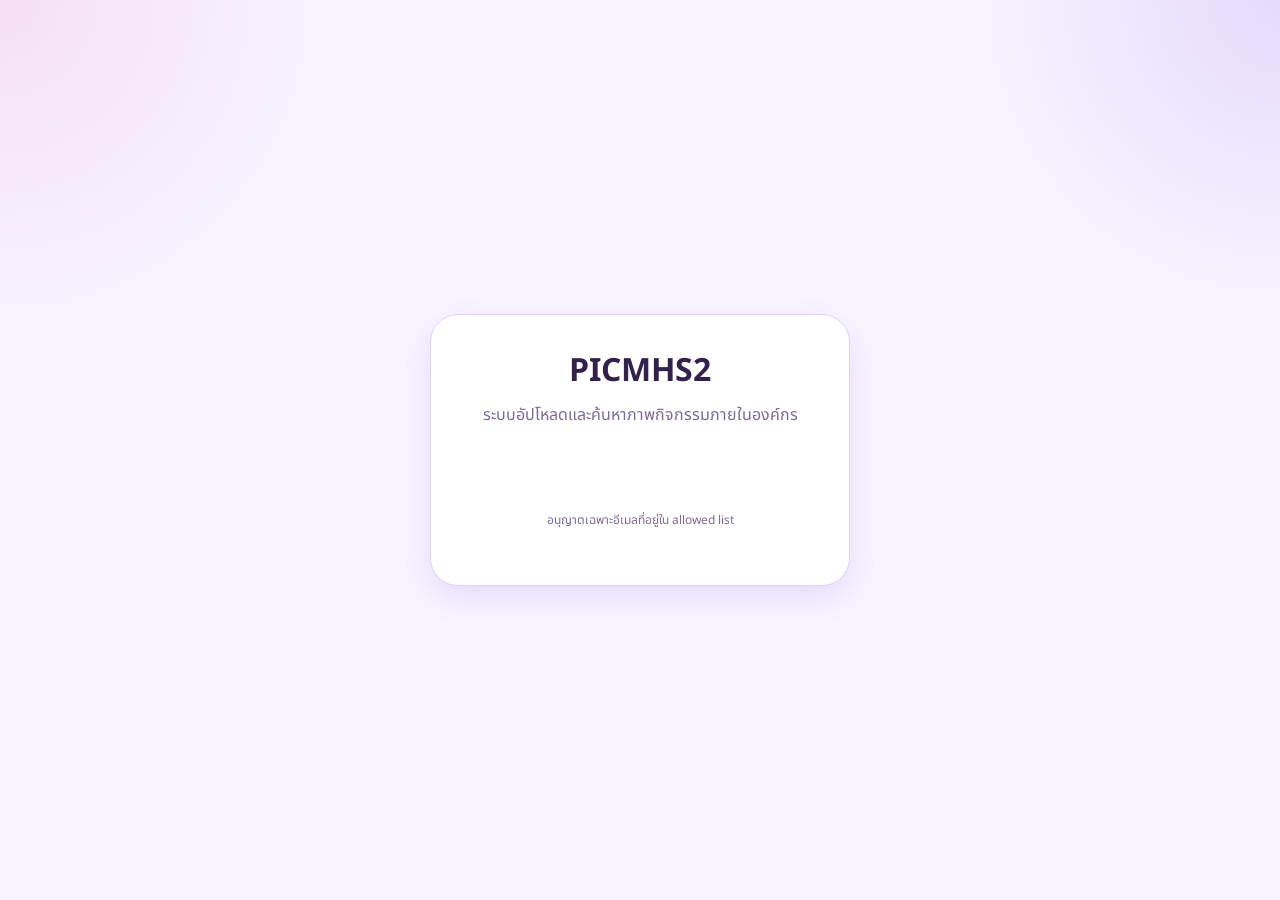
==== index.html @ 2fc325fb "Update index.html" ====
<!DOCTYPE html>
<html lang="th">
<head>
<meta charset="UTF-8">
<meta name="viewport" content="width=device-width, initial-scale=1.0">
<title>PICMHS2</title>
<link rel="preconnect" href="https://fonts.googleapis.com">
<link rel="preconnect" href="https://fonts.gstatic.com" crossorigin>
<link href="https://fonts.googleapis.com/css2?family=Noto+Sans+Thai:wght@400;500;600;700&display=swap" rel="stylesheet">
<style>
:root {
  --bg: #f7f4ff;
  --surface: #ffffff;
  --surface-2: #f3edff;
  --border: #dfd0ff;
  --text: #33214d;
  --muted: #7c6b95;
  --accent: #7c3aed;
  --accent-2: #ec4899;
  --success: #15803d;
  --danger: #be123c;
  --shadow: 0 12px 30px rgba(124, 58, 237, 0.12);
  --radius: 18px;
  --radius-sm: 12px;
}

* { box-sizing: border-box; }
body {
  margin: 0;
  font-family: "Noto Sans Thai", sans-serif;
  background:
    radial-gradient(circle at top left, rgba(236, 72, 153, 0.12), transparent 22%),
    radial-gradient(circle at top right, rgba(124, 58, 237, 0.14), transparent 20%),
    var(--bg);
  color: var(--text);
}

button, input, select {
  font: inherit;
}

.hidden { display: none !important; }

.shell {
  min-height: 100vh;
}

.login-screen {
  min-height: 100vh;
  display: grid;
  place-items: center;
  padding: 24px;
}

.login-card {
  width: min(420px, 100%);
  background: var(--surface);
  border: 1px solid var(--border);
  border-radius: 28px;
  box-shadow: var(--shadow);
  padding: 32px;
  text-align: center;
}

.login-card h1 {
  margin: 0 0 8px;
  font-size: 32px;
}

.login-card p {
  margin: 0 0 24px;
  color: var(--muted);
}

.google-signin-button {
  display: flex;
  justify-content: center;
  min-height: 44px;
}

.topbar {
  position: sticky;
  top: 0;
  z-index: 20;
  display: flex;
  justify-content: space-between;
  align-items: center;
  gap: 16px;
  padding: 16px 24px;
  background: rgba(247, 244, 255, 0.86);
  backdrop-filter: blur(12px);
  border-bottom: 1px solid rgba(223, 208, 255, 0.8);
}

.brand {
  font-weight: 700;
  font-size: 22px;
}

.brand small {
  display: block;
  font-size: 12px;
  font-weight: 500;
  color: var(--muted);
}

.userbox {
  display: flex;
  align-items: center;
  gap: 12px;
}

.username {
  font-size: 14px;
  color: var(--muted);
}

.container {
  max-width: 1080px;
  margin: 0 auto;
  padding: 24px;
}

.hero {
  display: grid;
  gap: 12px;
  margin-bottom: 24px;
}

.hero h2 {
  margin: 0;
  font-size: 28px;
}

.hero p {
  margin: 0;
  color: var(--muted);
}

.tabs {
  display: flex;
  gap: 8px;
  margin-bottom: 20px;
  flex-wrap: wrap;
}

.tab-btn, .btn {
  border: 1px solid var(--border);
  border-radius: 999px;
  padding: 10px 16px;
  background: var(--surface);
  color: var(--text);
  cursor: pointer;
  transition: 0.18s ease;
}

.tab-btn.active, .btn-primary {
  background: linear-gradient(135deg, var(--accent), var(--accent-2));
  color: #fff;
  border-color: transparent;
}

.btn:hover, .tab-btn:hover {
  transform: translateY(-1px);
}

.btn-secondary {
  background: var(--surface);
}

.grid {
  display: grid;
  grid-template-columns: 1.1fr 0.9fr;
  gap: 20px;
}

.panel {
  background: var(--surface);
  border: 1px solid var(--border);
  border-radius: var(--radius);
  box-shadow: var(--shadow);
  padding: 20px;
}

.panel h3 {
  margin: 0 0 16px;
  font-size: 20px;
}

.stack {
  display: grid;
  gap: 14px;
}

.field {
  display: grid;
  gap: 6px;
}

.field label {
  font-size: 13px;
  font-weight: 700;
}

.field input, .field select {
  width: 100%;
  border: 1px solid var(--border);
  border-radius: var(--radius-sm);
  background: var(--surface-2);
  color: var(--text);
  padding: 11px 12px;
}

.date-grid,
.search-grid {
  display: grid;
  grid-template-columns: repeat(3, 1fr);
  gap: 10px;
}

.search-grid.four {
  grid-template-columns: repeat(4, 1fr);
}

.activity-row {
  display: grid;
  grid-template-columns: 220px 1fr;
  gap: 10px;
}

.dropzone {
  border: 2px dashed #b798ff;
  border-radius: var(--radius);
  background: linear-gradient(180deg, #faf7ff, #f3edff);
  padding: 22px;
  text-align: center;
  position: relative;
}

.dropzone input {
  position: absolute;
  inset: 0;
  opacity: 0;
  cursor: pointer;
}

.dropzone strong {
  display: block;
  margin-bottom: 6px;
}

.file-list {
  display: grid;
  gap: 8px;
}

.file-item {
  display: grid;
  grid-template-columns: 1fr auto auto;
  gap: 10px;
  align-items: center;
  padding: 10px 12px;
  border-radius: 12px;
  background: var(--surface-2);
  border: 1px solid var(--border);
}

.hint, .micro {
  color: var(--muted);
}

.hint {
  font-size: 13px;
}

.micro {
  font-size: 12px;
}

.row {
  display: flex;
  gap: 10px;
  align-items: center;
  flex-wrap: wrap;
}

.status {
  border-radius: 14px;
  padding: 12px 14px;
  font-size: 14px;
  display: none;
}

.status.show { display: block; }
.status.info { background: #f3edff; border: 1px solid var(--border); }
.status.success { background: #f0fdf4; border: 1px solid #bbf7d0; color: var(--success); }
.status.error { background: #fff1f2; border: 1px solid #fecdd3; color: var(--danger); }

.search-results {
  display: grid;
  gap: 12px;
}

.result-card {
  border: 1px solid var(--border);
  border-radius: 18px;
  background: var(--surface);
  padding: 16px;
  display: grid;
  gap: 10px;
}

.result-head {
  display: flex;
  justify-content: space-between;
  gap: 16px;
  align-items: start;
}

.result-title {
  margin: 0;
  font-size: 18px;
}

.pill-row {
  display: flex;
  gap: 8px;
  flex-wrap: wrap;
}

.pill {
  background: var(--surface-2);
  border: 1px solid var(--border);
  border-radius: 999px;
  padding: 4px 10px;
  font-size: 12px;
  color: var(--muted);
}

.result-actions {
  display: flex;
  gap: 10px;
  flex-wrap: wrap;
}

.overlay {
  position: fixed;
  inset: 0;
  display: none;
  align-items: center;
  justify-content: center;
  background: rgba(37, 20, 60, 0.45);
  padding: 24px;
}

.overlay.show { display: flex; }

.overlay-card {
  width: min(420px, 100%);
  background: var(--surface);
  border-radius: 24px;
  padding: 24px;
  border: 1px solid var(--border);
  text-align: center;
}

.progress {
  height: 10px;
  border-radius: 999px;
  background: #eee7ff;
  overflow: hidden;
  margin-top: 12px;
}

.progress-fill {
  height: 100%;
  width: 0%;
  background: linear-gradient(135deg, var(--accent), var(--accent-2));
  transition: width 0.2s ease;
}

@media (max-width: 900px) {
  .grid {
    grid-template-columns: 1fr;
  }
}

@media (max-width: 720px) {
  .date-grid,
  .search-grid,
  .search-grid.four,
  .activity-row {
    grid-template-columns: 1fr;
  }

  .result-head {
    flex-direction: column;
  }
}
</style>
</head>
<body>
<div class="shell">
  <section class="login-screen" id="loginScreen">
    <div class="login-card">
      <h1>PICMHS2</h1>
      <p>ระบบอัปโหลดและค้นหาภาพกิจกรรมภายในองค์กร</p>
      <div class="google-signin-button" id="googleSignInButton"></div>
      <div id="loginStatus" class="status"></div>
      <p class="micro" style="margin-top:16px">อนุญาตเฉพาะอีเมลที่อยู่ใน allowed list</p>
    </div>
  </section>

  <section class="hidden" id="appShell">
    <header class="topbar">
      <div class="brand">
        PICMHS2
        <small>Google Drive + Sheets + Apps Script</small>
      </div>
      <div class="userbox">
        <div class="username" id="userText">-</div>
        <button class="btn btn-secondary" id="btnLogout">ออกจากระบบ</button>
      </div>
    </header>

    <main class="container">
      <div class="hero">
        <h2>อัปโหลดและค้นหากิจกรรม</h2>
        <p>รองรับสร้างกิจกรรมใหม่ ค้นหากิจกรรมเดิม และอัปโหลดเพิ่มเข้าโฟลเดอร์เดิม</p>
      </div>

      <div class="tabs">
        <button class="tab-btn active" data-tab="upload">อัปโหลดใหม่</button>
        <button class="tab-btn" data-tab="search">ค้นหา / อัปโหลดเพิ่ม</button>
      </div>

      <section id="tab-upload">
        <div class="grid">
          <div class="panel">
            <h3>สร้างกิจกรรมใหม่</h3>
            <div class="stack">
              <div id="uploadStatus" class="status info">พร้อมเริ่มต้น</div>

              <div class="field">
                <label for="category">หมวด</label>
                <select id="category"></select>
              </div>

              <div class="date-grid">
                <div class="field">
                  <label for="yearBE">ปี</label>
                  <select id="yearBE"></select>
                </div>
                <div class="field">
                  <label for="month">เดือน</label>
                  <select id="month"></select>
                </div>
                <div class="field">
                  <label for="day">วัน</label>
                  <select id="day">
                    <option value="">เลือกวัน</option>
                  </select>
                </div>
              </div>

              <div class="activity-row">
                <div class="field">
                  <label for="activityPreset">ชื่อกิจกรรมแบบเร็ว</label>
                  <select id="activityPreset"></select>
                </div>
                <div class="field">
                  <label for="activityName">ชื่อกิจกรรม</label>
                  <input id="activityName" type="text" placeholder="พิมพ์ชื่อกิจกรรม">
                </div>
              </div>

              <div class="field">
                <label>ไฟล์</label>
                <div class="dropzone" id="dropZone">
                  <input id="fileInput" type="file" multiple accept="image/*,video/*,.heic,.heif">
                  <strong>ลากไฟล์มาวาง หรือกดเพื่อเลือกไฟล์</strong>
                  <div class="hint">รองรับรูปเป็นหลัก และวิดีโอได้เป็นกรณีพิเศษ</div>
                </div>
              </div>

              <div class="file-list" id="fileList"></div>

              <div class="row">
                <button class="btn btn-primary" id="btnUploadNew" disabled>อัปโหลดกิจกรรมใหม่</button>
                <button class="btn btn-secondary" id="btnClearNew">ล้างฟอร์ม</button>
              </div>
            </div>
          </div>

          <div class="panel">
            <h3>หมายเหตุ MVP</h3>
            <div class="stack">
              <div class="hint">กรณีแก้ชื่อกิจกรรม ย้ายไฟล์ หรือลบไฟล์ ให้ทำ manual ใน Drive/Sheets ก่อน</div>
              <div class="hint">กรณีอัปเพิ่มเข้ากิจกรรมเดิม ให้ใช้แท็บค้นหาแล้วกด “อัปโหลดเพิ่ม”</div>
              <div class="hint">allowed users และ activity presets จัดการจาก Google Sheets ได้</div>
            </div>
          </div>
        </div>
      </section>

      <section id="tab-search" class="hidden">
        <div class="grid">
          <div class="panel">
            <h3>ค้นหากิจกรรม</h3>
            <div class="stack">
              <div id="searchStatus" class="status info">กรองข้อมูลแล้วกดค้นหา</div>

              <div class="search-grid four">
                <div class="field">
                  <label for="searchCategory">หมวด</label>
                  <select id="searchCategory"></select>
                </div>
                <div class="field">
                  <label for="searchYear">ปี</label>
                  <select id="searchYear"></select>
                </div>
                <div class="field">
                  <label for="searchMonth">เดือน</label>
                  <select id="searchMonth"></select>
                </div>
                <div class="field">
                  <label for="searchDay">วัน</label>
                  <select id="searchDay"></select>
                </div>
              </div>

              <div class="search-grid">
                <div class="field">
                  <label for="searchActivity">ชื่อกิจกรรม</label>
                  <input id="searchActivity" type="text" placeholder="ค้นจากชื่อกิจกรรม">
                </div>
                <div class="field">
                  <label for="searchUploader">ชื่อผู้อัปโหลด</label>
                  <input id="searchUploader" type="text" placeholder="ค้นจากชื่อผู้อัปโหลด">
                </div>
                <div class="field" style="align-self:end">
                  <button class="btn btn-primary" id="btnSearch">ค้นหา</button>
                </div>
              </div>

              <div class="search-results" id="searchResults"></div>
            </div>
          </div>

          <div class="panel">
            <h3>อัปโหลดเพิ่มเข้ากิจกรรมเดิม</h3>
            <div class="stack">
              <div id="appendStatus" class="status info">เลือกกิจกรรมจากผลค้นหาก่อน</div>
              <div class="field">
                <label>กิจกรรมที่เลือก</label>
                <input id="appendTarget" type="text" readonly placeholder="ยังไม่ได้เลือกกิจกรรม">
              </div>
              <div class="field">
                <label>ไฟล์ที่ต้องการอัปเพิ่ม</label>
                <div class="dropzone">
                  <input id="appendFileInput" type="file" multiple accept="image/*,video/*,.heic,.heif">
                  <strong>เลือกไฟล์เพื่ออัปเพิ่ม</strong>
                  <div class="hint">ระบบจะอัปเข้าโฟลเดอร์เดิมของกิจกรรมนั้น</div>
                </div>
              </div>
              <div class="file-list" id="appendFileList"></div>
              <div class="row">
                <button class="btn btn-primary" id="btnAppendUpload" disabled>อัปโหลดเพิ่ม</button>
                <button class="btn btn-secondary" id="btnAppendClear">ล้าง</button>
              </div>
            </div>
          </div>
        </div>
      </section>
    </main>
  </section>
</div>

<div class="overlay" id="progressOverlay">
  <div class="overlay-card">
    <h3 id="progressTitle">กำลังทำงาน</h3>
    <div class="hint" id="progressText">กำลังเตรียมข้อมูล...</div>
    <div class="progress">
      <div class="progress-fill" id="progressFill"></div>
    </div>
  </div>
</div>

<script src="https://accounts.google.com/gsi/client" async defer></script>
<script>
const CONFIG = {
  APPS_SCRIPT_URL: "https://script.google.com/macros/s/AKfycbzDyucuarduxEiLv-s4mpgoeJ6cKrx77nMPlc30-tb82z3DDsLPgVcqO1zSSwV5WXBZig/exec",
  GOOGLE_CLIENT_ID: "607972424710-gftopgttfukmekf0uvufalid628vs37a.apps.googleusercontent.com",
  UPLOAD_YEARS: [2567, 2568, 2569, 2570, 2571],
  CATEGORIES: ["กิจกรรมและอื่นๆ", "ไปราชการ", "ประชุม"],
  ACTIVITY_PRESETS: [
    "ประชุมผู้บริหาร",
    "ประชุมติดตามงาน",
    "ไปราชการ",
    "ต้อนรับคณะ",
    "อบรม",
    "กิจกรรมพิเศษ"
  ],
  MONTHS_TH: ["", "มกราคม", "กุมภาพันธ์", "มีนาคม", "เมษายน", "พฤษภาคม", "มิถุนายน", "กรกฎาคม", "สิงหาคม", "กันยายน", "ตุลาคม", "พฤศจิกายน", "ธันวาคม"]
};

const state = {
  currentUser: null,
  accessToken: null,
  idToken: null,
  googleAuthInitialized: false,
  newFiles: [],
  appendFiles: [],
  appendTarget: null
};

document.addEventListener("DOMContentLoaded", () => {
  bootstrap();
});

function bootstrap() {
  seedStaticFields();
  bindTabs();
  bindDateControls();
  bindUploadControls();
  bindAppendControls();
  bindSearchControls();
  bindSessionControls();
  restoreSession();
}

function seedStaticFields() {
  fillCategorySelect(document.getElementById("category"), false);
  fillCategorySelect(document.getElementById("searchCategory"), true);
  fillMonthSelect(document.getElementById("month"), false);
  fillMonthSelect(document.getElementById("searchMonth"), true);
  fillYearSelect(document.getElementById("yearBE"), false, CONFIG.UPLOAD_YEARS);
  fillYearSelect(document.getElementById("searchYear"), true, []);
  fillDaySelect(document.getElementById("searchDay"), true, 31);

  const preset = document.getElementById("activityPreset");
  preset.innerHTML = '<option value="">เลือก preset หรือพิมพ์เอง</option>' +
    CONFIG.ACTIVITY_PRESETS.map((item) => `<option value="${escapeHtml(item)}">${escapeHtml(item)}</option>`).join("");
  preset.addEventListener("change", () => {
    if (preset.value) {
      document.getElementById("activityName").value = preset.value;
      validateNewUpload();
    }
  });
}

function bindTabs() {
  document.querySelectorAll(".tab-btn").forEach((btn) => {
    btn.addEventListener("click", () => {
      document.querySelectorAll(".tab-btn").forEach((b) => b.classList.remove("active"));
      btn.classList.add("active");
      const target = btn.dataset.tab;
      document.getElementById("tab-upload").classList.toggle("hidden", target !== "upload");
      document.getElementById("tab-search").classList.toggle("hidden", target !== "search");
      if (target === "search") {
        loadSearchYears();
      }
    });
  });
}

function bindDateControls() {
  document.getElementById("yearBE").addEventListener("change", syncUploadDays);
  document.getElementById("month").addEventListener("change", syncUploadDays);
  document.getElementById("searchMonth").addEventListener("change", syncSearchDays);
  document.getElementById("searchYear").addEventListener("change", syncSearchDays);
}

function bindUploadControls() {
  ["category", "yearBE", "month", "day", "activityName"].forEach((id) => {
    document.getElementById(id).addEventListener("input", validateNewUpload);
    document.getElementById(id).addEventListener("change", validateNewUpload);
  });

  document.getElementById("fileInput").addEventListener("change", (event) => {
    addFiles(event.target.files, "new");
    event.target.value = "";
  });

  document.getElementById("btnUploadNew").addEventListener("click", handleNewUpload);
  document.getElementById("btnClearNew").addEventListener("click", clearNewForm);
}

function bindAppendControls() {
  document.getElementById("appendFileInput").addEventListener("change", (event) => {
    addFiles(event.target.files, "append");
    event.target.value = "";
  });
  document.getElementById("btnAppendUpload").addEventListener("click", handleAppendUpload);
  document.getElementById("btnAppendClear").addEventListener("click", clearAppendState);
}

function bindSearchControls() {
  document.getElementById("btnSearch").addEventListener("click", handleSearch);
  ["searchActivity", "searchUploader"].forEach((id) => {
    document.getElementById(id).addEventListener("keydown", (event) => {
      if (event.key === "Enter") handleSearch();
    });
  });
}

function bindSessionControls() {
  document.getElementById("btnLogout").addEventListener("click", logout);
}

function restoreSession() {
  const savedUser = sessionStorage.getItem("picmhs2_user");
  const savedToken = sessionStorage.getItem("picmhs2_token");
  const savedIdToken = sessionStorage.getItem("picmhs2_id_token");
  if (savedUser && savedToken && savedIdToken) {
    state.currentUser = JSON.parse(savedUser);
    state.accessToken = savedToken;
    state.idToken = savedIdToken;
    showAppShell();
    return;
  }
  initGoogleAuth();
}

function initGoogleAuth() {
  if (!window.google || !window.google.accounts) {
    setTimeout(initGoogleAuth, 400);
    return;
  }

  if (state.googleAuthInitialized) return;

  google.accounts.id.initialize({
    client_id: CONFIG.GOOGLE_CLIENT_ID,
    callback: handleCredential
  });

  google.accounts.id.renderButton(document.getElementById("googleSignInButton"), {
    theme: "outline",
    size: "large",
    text: "signin_with",
    shape: "rectangular",
    locale: "th"
  });
  state.googleAuthInitialized = true;
}

function handleCredential(response) {
  showStatus("loginStatus", "info", "กำลังตรวจสอบสิทธิ์ Google และ Drive...");
  state.idToken = response.credential;
  const profile = parseJwt(response.credential);
  state.currentUser = {
    email: profile.email,
    name: profile.name,
    picture: profile.picture || ""
  };

  const tokenClient = google.accounts.oauth2.initTokenClient({
    client_id: CONFIG.GOOGLE_CLIENT_ID,
    scope: "https://www.googleapis.com/auth/drive.file",
    callback: async (tokenResponse) => {
      if (tokenResponse.error) {
        logout();
        showStatus("loginStatus", "error", "ขอสิทธิ์ Google Drive ไม่สำเร็จ");
        return;
      }

      state.accessToken = tokenResponse.access_token;
      sessionStorage.setItem("picmhs2_user", JSON.stringify(state.currentUser));
      sessionStorage.setItem("picmhs2_token", state.accessToken);
      sessionStorage.setItem("picmhs2_id_token", state.idToken);

      try {
        await apiPost({
          action: "init",
          userEmail: state.currentUser.email,
          userName: state.currentUser.name,
          idToken: response.credential
        });
        showAppShell();
      } catch (error) {
        logout();
        showStatus("loginStatus", "error", error.message);
      }
    }
  });

  tokenClient.requestAccessToken({ prompt: "consent" });
}

function showAppShell() {
  document.getElementById("loginScreen").classList.add("hidden");
  document.getElementById("appShell").classList.remove("hidden");
  document.getElementById("userText").textContent = `${state.currentUser.name} (${state.currentUser.email})`;
  showStatus("uploadStatus", "info", "พร้อมสร้างกิจกรรมใหม่");
  showStatus("searchStatus", "info", "กรองข้อมูลแล้วกดค้นหา");
  showStatus("appendStatus", "info", "เลือกกิจกรรมจากผลค้นหาก่อน");
}

function logout() {
  sessionStorage.clear();
  state.currentUser = null;
  state.accessToken = null;
  state.idToken = null;
  state.newFiles = [];
  state.appendFiles = [];
  state.appendTarget = null;
  document.getElementById("loginScreen").classList.remove("hidden");
  document.getElementById("appShell").classList.add("hidden");
  google?.accounts?.id?.disableAutoSelect?.();
}

function syncUploadDays() {
  const year = Number(document.getElementById("yearBE").value || 0);
  const month = Number(document.getElementById("month").value || 0);
  if (!year || !month) {
    fillDaySelect(document.getElementById("day"), false, 0);
    return;
  }
  const total = new Date(year - 543, month, 0).getDate();
  fillDaySelect(document.getElementById("day"), false, total);
}

function syncSearchDays() {
  const year = Number(document.getElementById("searchYear").value || 2568);
  const month = Number(document.getElementById("searchMonth").value || 0);
  fillDaySelect(document.getElementById("searchDay"), true, month ? new Date(year - 543, month, 0).getDate() : 31);
}

function fillCategorySelect(el, includeAll) {
  const first = includeAll ? '<option value="">ทุกหมวด</option>' : '<option value="">เลือกหมวด</option>';
  el.innerHTML = first + CONFIG.CATEGORIES.map((item) => `<option value="${escapeHtml(item)}">${escapeHtml(item)}</option>`).join("");
}

function fillMonthSelect(el, includeAll) {
  const first = includeAll ? '<option value="">ทุกเดือน</option>' : '<option value="">เลือกเดือน</option>';
  el.innerHTML = first + CONFIG.MONTHS_TH
    .map((label, index) => index ? `<option value="${index}">${index} - ${escapeHtml(label)}</option>` : "")
    .join("");
}

function fillYearSelect(el, includeAll, years) {
  const first = includeAll ? '<option value="">ทุกปี</option>' : '<option value="">เลือกปี</option>';
  const currentYear = new Date().getFullYear() + 543;
  const source = years.length ? years : CONFIG.UPLOAD_YEARS;
  el.innerHTML = first + source.map((year) => `<option value="${year}" ${year === currentYear && !includeAll ? "selected" : ""}>${year}</option>`).join("");
}

function fillDaySelect(el, includeAll, total) {
  const first = includeAll ? '<option value="">ทุกวัน</option>' : '<option value="">เลือกวัน</option>';
  let html = first;
  for (let day = 1; day <= total; day++) {
    html += `<option value="${day}">${day}</option>`;
  }
  el.innerHTML = html;
}

function addFiles(fileList, mode) {
  const target = mode === "append" ? state.appendFiles : state.newFiles;
  Array.from(fileList).forEach((file) => {
    const exists = target.some((item) => item.name === file.name && item.size === file.size && item.lastModified === file.lastModified);
    if (!exists) target.push(file);
  });
  renderFiles(mode);
  validateNewUpload();
  validateAppendUpload();
}

function renderFiles(mode) {
  const list = mode === "append" ? state.appendFiles : state.newFiles;
  const container = document.getElementById(mode === "append" ? "appendFileList" : "fileList");
  container.innerHTML = list.map((file, index) => `
    <div class="file-item">
      <div>${escapeHtml(file.name)}</div>
      <div class="micro">${formatBytes(file.size)}</div>
      <button class="btn btn-secondary" type="button" onclick="removeFile('${mode}', ${index})">ลบ</button>
    </div>
  `).join("");
}

function removeFile(mode, index) {
  if (mode === "append") {
    state.appendFiles.splice(index, 1);
  } else {
    state.newFiles.splice(index, 1);
  }
  renderFiles(mode);
  validateNewUpload();
  validateAppendUpload();
}

function validateNewUpload() {
  const ok = Boolean(
    document.getElementById("category").value &&
    document.getElementById("yearBE").value &&
    document.getElementById("month").value &&
    document.getElementById("day").value &&
    document.getElementById("activityName").value.trim() &&
    state.newFiles.length
  );
  document.getElementById("btnUploadNew").disabled = !ok;
}

function validateAppendUpload() {
  document.getElementById("btnAppendUpload").disabled = !(state.appendTarget && state.appendFiles.length);
}

async function handleNewUpload() {
  const payload = collectNewActivityForm();
  if (!payload) return;

  try {
    showOverlay("กำลังสร้างโฟลเดอร์กิจกรรม", 12);
    const folder = await apiPost({
      action: "createFolder",
      idToken: await getFreshIdToken(),
      userEmail: state.currentUser.email,
      category: payload.category,
      yearBE: payload.yearBE,
      month: payload.month,
      day: payload.day,
      activityName: payload.activityName
    });

    await uploadBatch(state.newFiles, folder.folderId, "อัปโหลดกิจกรรมใหม่");

    showOverlay("กำลังบันทึก metadata", 92);
    await apiPost({
      action: "saveMetadata",
      idToken: await getFreshIdToken(),
      userEmail: state.currentUser.email,
      userName: state.currentUser.name,
      category: payload.category,
      yearBE: payload.yearBE,
      month: payload.month,
      day: payload.day,
      activityName: payload.activityName,
      folderId: folder.folderId,
      folderUrl: folder.folderUrl,
      folderPath: folder.folderPath,
      fileCount: state.newFiles.length,
      uploadMode: "new"
    });

    hideOverlay();
    showStatus("uploadStatus", "success", `อัปโหลดสำเร็จ ${state.newFiles.length} ไฟล์`);
    clearNewForm();
  } catch (error) {
    hideOverlay();
    showStatus("uploadStatus", "error", error.message);
  }
}

async function handleAppendUpload() {
  if (!state.appendTarget) return;

  try {
    await uploadBatch(state.appendFiles, state.appendTarget.folderId, "อัปโหลดเพิ่ม");

    showOverlay("กำลังอัปเดต metadata", 94);
    await apiPost({
      action: "appendMetadata",
      idToken: await getFreshIdToken(),
      userEmail: state.currentUser.email,
      userName: state.currentUser.name,
      folderId: state.appendTarget.folderId,
      fileCountDelta: state.appendFiles.length
    });

    hideOverlay();
    showStatus("appendStatus", "success", `อัปโหลดเพิ่มสำเร็จ ${state.appendFiles.length} ไฟล์`);
    clearAppendState(false);
    handleSearch();
  } catch (error) {
    hideOverlay();
    showStatus("appendStatus", "error", error.message);
  }
}

async function uploadBatch(files, folderId, title) {
  let completed = 0;
  for (const file of files) {
    const progress = Math.round((completed / files.length) * 72) + 18;
    showOverlay(`${title}: ${completed + 1}/${files.length} - ${file.name}`, progress);
    await uploadFileToDrive(file, folderId);
    completed += 1;
  }
}

async function uploadFileToDrive(file, folderId) {
  const token = state.accessToken;
  const initRes = await fetch("https://www.googleapis.com/upload/drive/v3/files?uploadType=resumable", {
    method: "POST",
    headers: {
      "Authorization": `Bearer ${token}`,
      "Content-Type": "application/json",
      "X-Upload-Content-Type": file.type || "application/octet-stream",
      "X-Upload-Content-Length": String(file.size)
    },
    body: JSON.stringify({
      name: file.name,
      parents: [folderId]
    })
  });

  if (initRes.status === 401) {
    await refreshDriveToken();
    return uploadFileToDrive(file, folderId);
  }

  if (!initRes.ok) throw new Error(`เริ่มอัปโหลดไม่สำเร็จ (${initRes.status})`);
  const uploadUrl = initRes.headers.get("Location");
  if (!uploadUrl) throw new Error("Drive ไม่คืน upload URL");

  const uploadRes = await fetch(uploadUrl, {
    method: "PUT",
    headers: {
      "Content-Type": file.type || "application/octet-stream"
    },
    body: file
  });

  if (uploadRes.status === 401) {
    await refreshDriveToken();
    return uploadFileToDrive(file, folderId);
  }

  if (!uploadRes.ok) throw new Error(`อัปโหลดไฟล์ไม่สำเร็จ (${uploadRes.status})`);
}

async function refreshDriveToken() {
  return new Promise((resolve, reject) => {
    const tokenClient = google.accounts.oauth2.initTokenClient({
      client_id: CONFIG.GOOGLE_CLIENT_ID,
      scope: "https://www.googleapis.com/auth/drive.file",
      callback: (response) => {
        if (response.error) {
          reject(new Error("ต่ออายุสิทธิ์ Google Drive ไม่สำเร็จ"));
          return;
        }
        state.accessToken = response.access_token;
        sessionStorage.setItem("picmhs2_token", state.accessToken);
        resolve();
      }
    });
    tokenClient.requestAccessToken({ prompt: "" });
  });
}

async function handleSearch() {
  try {
    showStatus("searchStatus", "info", "กำลังค้นหา...");
    const result = await apiGet({
      action: "search",
      idToken: await getFreshIdToken(),
      category: document.getElementById("searchCategory").value,
      yearBE: document.getElementById("searchYear").value,
      month: document.getElementById("searchMonth").value,
      day: document.getElementById("searchDay").value,
      activityName: document.getElementById("searchActivity").value.trim(),
      uploadedByName: document.getElementById("searchUploader").value.trim()
    });

    renderSearchResults(result.results || []);
    showStatus("searchStatus", "success", `พบ ${result.results.length} รายการ`);
  } catch (error) {
    renderSearchResults([]);
    showStatus("searchStatus", "error", error.message);
  }
}

function renderSearchResults(results) {
  const el = document.getElementById("searchResults");
  if (!results.length) {
    el.innerHTML = '<div class="hint">ยังไม่พบรายการที่ตรงเงื่อนไข</div>';
    return;
  }

  el.innerHTML = results.map((item) => `
    <article class="result-card">
      <div class="result-head">
        <div>
          <h4 class="result-title">${escapeHtml(item.activityName)}</h4>
          <div class="pill-row">
            <span class="pill">${escapeHtml(item.category)}</span>
            <span class="pill">${item.day} ${escapeHtml(CONFIG.MONTHS_TH[Number(item.month)] || "")} ${item.yearBE}</span>
            <span class="pill">${item.fileCount} ไฟล์</span>
            <span class="pill">โดย ${escapeHtml(item.uploadedByName || "-")}</span>
          </div>
        </div>
      </div>
      <div class="micro">${escapeHtml(item.folderPath || "")}</div>
      <div class="result-actions">
        <a class="btn btn-secondary" href="${escapeHtml(item.folderUrl)}" target="_blank" rel="noopener noreferrer">เปิด Drive</a>
        <button class="btn btn-primary" type="button" onclick='selectAppendTarget(${JSON.stringify(JSON.stringify(item))})'>อัปโหลดเพิ่ม</button>
      </div>
    </article>
  `).join("");
}

function selectAppendTarget(raw) {
  state.appendTarget = JSON.parse(raw);
  document.getElementById("appendTarget").value = `${state.appendTarget.activityName} | ${state.appendTarget.folderPath}`;
  showStatus("appendStatus", "info", "เลือกกิจกรรมแล้ว สามารถเพิ่มไฟล์ได้");
  validateAppendUpload();
  document.querySelector('[data-tab="search"]').click();
}

async function loadSearchYears() {
  try {
    const result = await apiGet({
      action: "getYears",
      idToken: await getFreshIdToken()
    });
    fillYearSelect(document.getElementById("searchYear"), true, result.years || []);
  } catch (_) {
  }
}

function collectNewActivityForm() {
  const category = document.getElementById("category").value;
  const yearBE = Number(document.getElementById("yearBE").value || 0);
  const month = Number(document.getElementById("month").value || 0);
  const day = Number(document.getElementById("day").value || 0);
  const activityName = document.getElementById("activityName").value.trim();
  if (!category || !yearBE || !month || !day || !activityName || !state.newFiles.length) {
    showStatus("uploadStatus", "error", "กรอกข้อมูลและเลือกไฟล์ให้ครบก่อน");
    return null;
  }
  return { category, yearBE, month, day, activityName };
}

function clearNewForm() {
  document.getElementById("category").value = "";
  document.getElementById("yearBE").value = CONFIG.UPLOAD_YEARS[0] ? String(CONFIG.UPLOAD_YEARS[0]) : "";
  document.getElementById("month").value = "";
  document.getElementById("day").innerHTML = '<option value="">เลือกวัน</option>';
  document.getElementById("activityPreset").value = "";
  document.getElementById("activityName").value = "";
  state.newFiles = [];
  renderFiles("new");
  validateNewUpload();
}

function clearAppendState(resetTarget = true) {
  state.appendFiles = [];
  renderFiles("append");
  if (resetTarget) {
    state.appendTarget = null;
    document.getElementById("appendTarget").value = "";
  }
  validateAppendUpload();
}

async function getFreshIdToken() {
  if (!state.idToken) throw new Error("กรุณาเข้าสู่ระบบ Google ใหม่");
  return state.idToken;
}

async function apiGet(params) {
  const query = new URLSearchParams(params).toString();
  const response = await fetch(`${CONFIG.APPS_SCRIPT_URL}?${query}`);
  const data = await response.json();
  if (!data.ok) throw new Error(data.error || "เกิดข้อผิดพลาดจากระบบ");
  return data;
}

async function apiPost(body) {
  const controller = new AbortController();
  const timeout = setTimeout(() => controller.abort(), 30000);
  let response;
  try {
    // Keep this a CORS-simple request; Apps Script web apps do not handle JSON preflight reliably.
    response = await fetch(CONFIG.APPS_SCRIPT_URL, {
      method: "POST",
      headers: { "Content-Type": "text/plain;charset=utf-8" },
      body: JSON.stringify(body),
      signal: controller.signal
    });
  } catch (error) {
    if (error.name === "AbortError") {
      throw new Error("Apps Script ไม่ตอบสนองภายใน 30 วินาที กรุณาตรวจสอบ Web App deployment");
    }
    throw new Error("เชื่อมต่อ Apps Script ไม่สำเร็จ: " + error.message);
  } finally {
    clearTimeout(timeout);
  }
  const data = await response.json();
  if (!data.ok) throw new Error(data.error || "เกิดข้อผิดพลาดจากระบบ");
  return data;
}

function showOverlay(text, progress) {
  document.getElementById("progressText").textContent = text;
  document.getElementById("progressFill").style.width = `${Math.max(0, Math.min(progress, 100))}%`;
  document.getElementById("progressOverlay").classList.add("show");
}

function hideOverlay() {
  document.getElementById("progressOverlay").classList.remove("show");
}

function showStatus(id, type, text) {
  const el = document.getElementById(id);
  el.className = `status ${type} show`;
  el.textContent = text;
}

function escapeHtml(value) {
  return String(value ?? "")
    .replace(/&/g, "&amp;")
    .replace(/</g, "&lt;")
    .replace(/>/g, "&gt;")
    .replace(/"/g, "&quot;");
}

function formatBytes(bytes) {
  if (bytes < 1024) return `${bytes} B`;
  if (bytes < 1024 * 1024) return `${(bytes / 1024).toFixed(1)} KB`;
  if (bytes < 1024 * 1024 * 1024) return `${(bytes / (1024 * 1024)).toFixed(1)} MB`;
  return `${(bytes / (1024 * 1024 * 1024)).toFixed(2)} GB`;
}

function parseJwt(token) {
  const base64 = token.split(".")[1].replace(/-/g, "+").replace(/_/g, "/");
  return JSON.parse(decodeURIComponent(atob(base64).split("").map((c) => {
    return "%" + ("00" + c.charCodeAt(0).toString(16)).slice(-2);
  }).join("")));
}
</script>
</body>
</html>
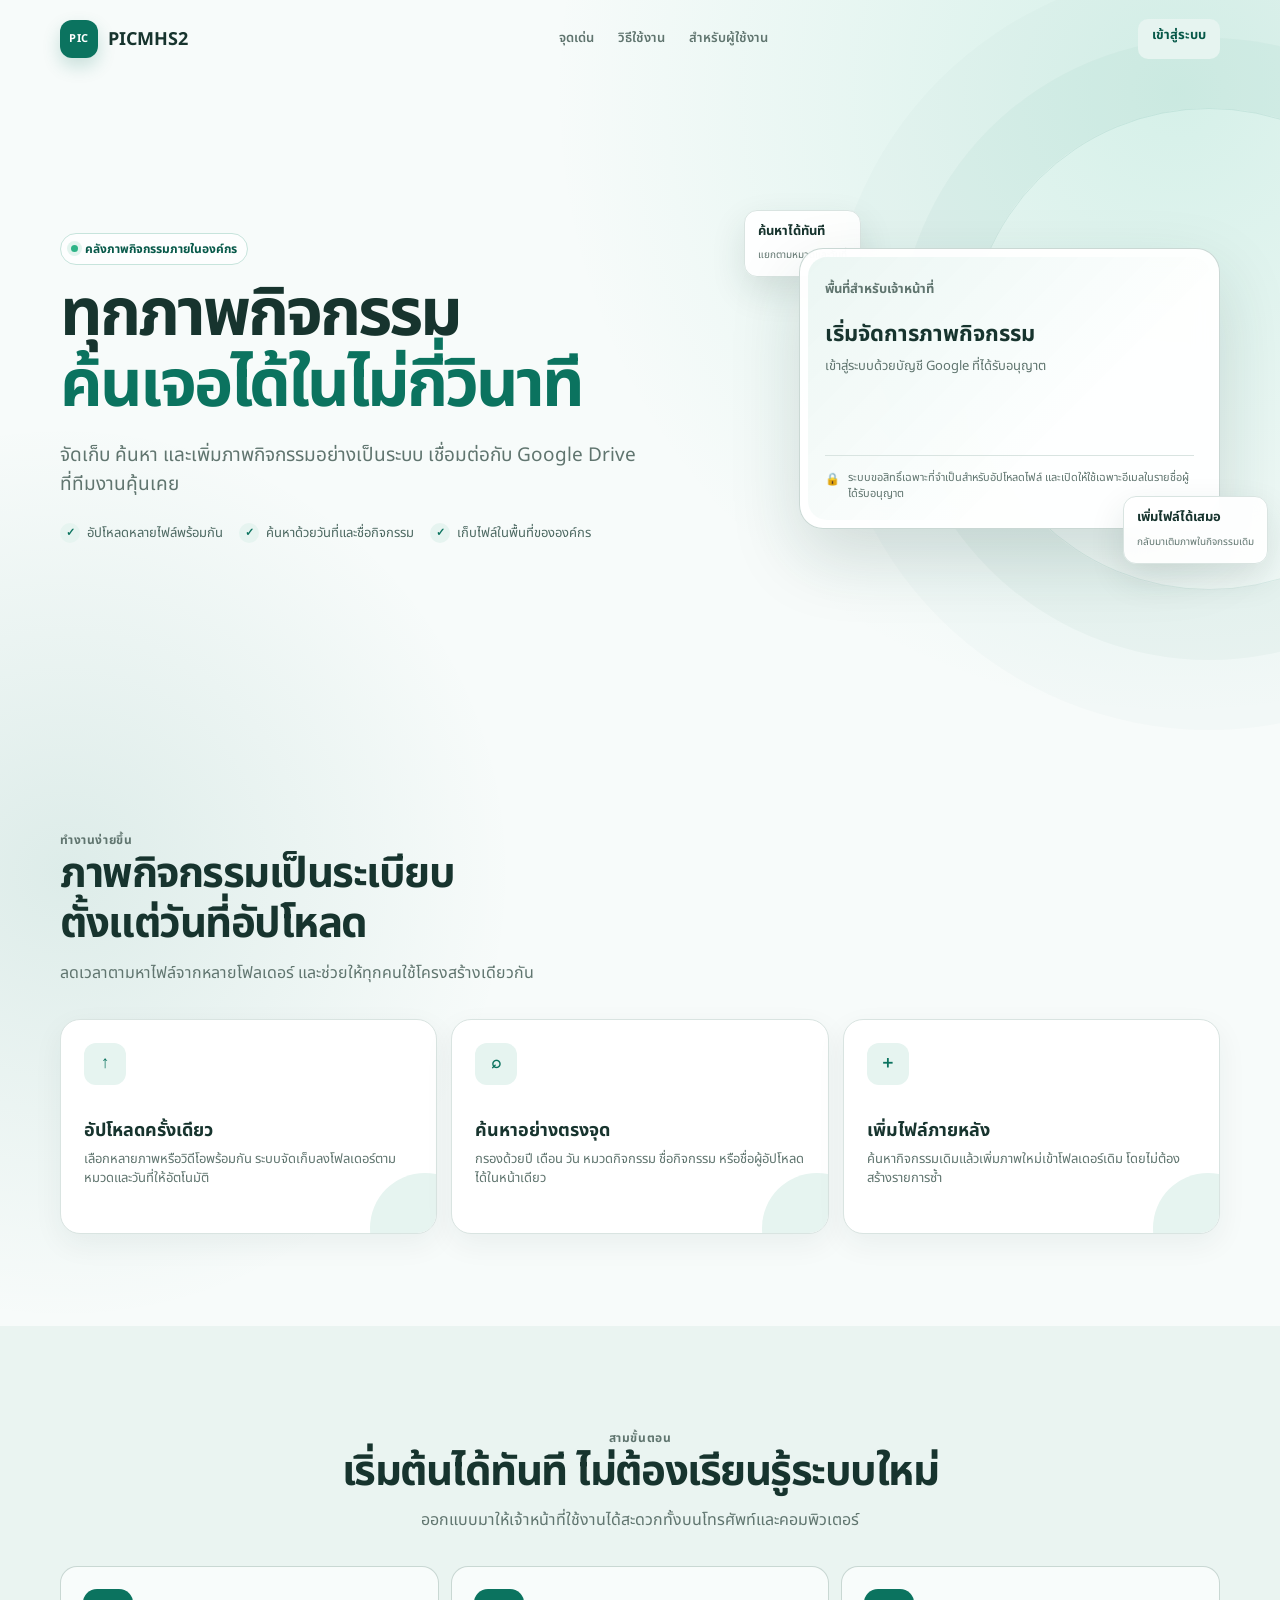
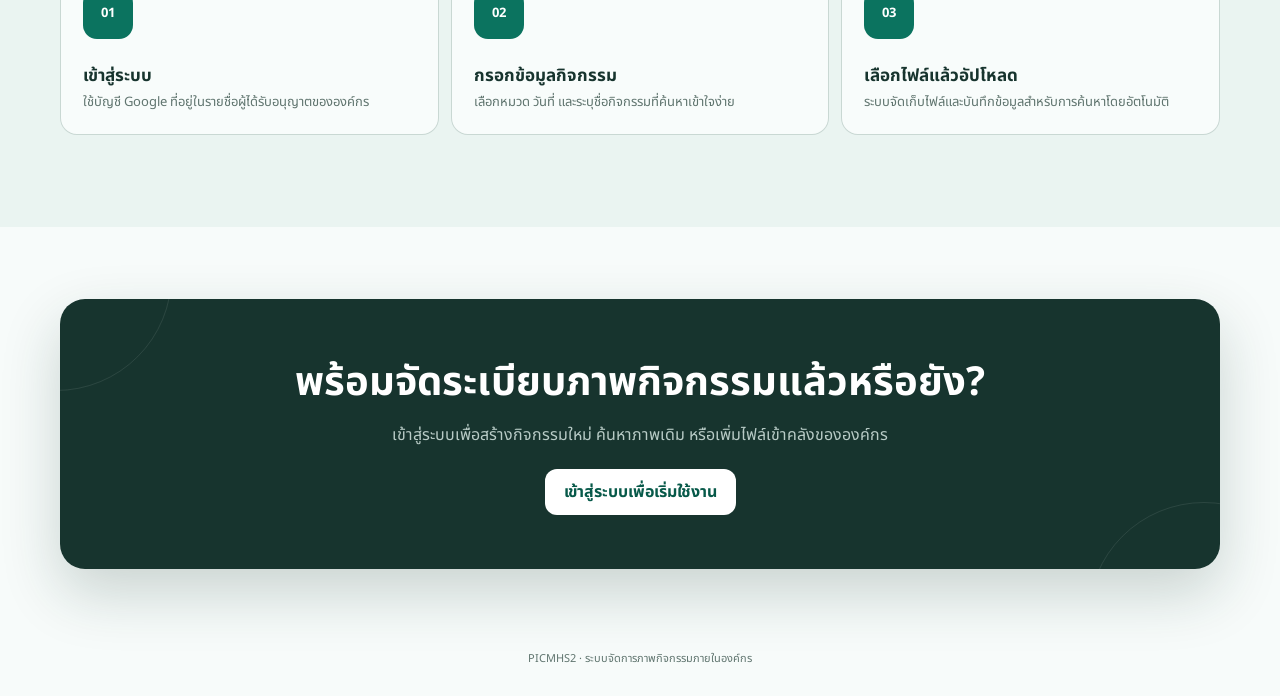
==== commit e61a1073: "Add public activity search site" ====
--- a/index.html
+++ b/index.html
@@ -9,74 +9,154 @@
 <link href="https://fonts.googleapis.com/css2?family=Noto+Sans+Thai:wght@400;500;600;700&display=swap" rel="stylesheet">
 <style>
 :root {
-  --bg: #f7f4ff;
+  --bg: #f3f7f6;
   --surface: #ffffff;
-  --surface-2: #f3edff;
-  --border: #dfd0ff;
-  --text: #33214d;
-  --muted: #7c6b95;
-  --accent: #7c3aed;
-  --accent-2: #ec4899;
-  --success: #15803d;
-  --danger: #be123c;
-  --shadow: 0 12px 30px rgba(124, 58, 237, 0.12);
+  --surface-2: #f7faf9;
+  --border: #d9e4e1;
+  --border-strong: #bdcfca;
+  --text: #17342e;
+  --muted: #60756f;
+  --accent: #0b735f;
+  --accent-strong: #075949;
+  --accent-soft: #e6f4f0;
+  --success: #147a45;
+  --danger: #b4233a;
+  --shadow: 0 12px 32px rgba(21, 55, 47, 0.08);
   --radius: 18px;
   --radius-sm: 12px;
 }
 
 * { box-sizing: border-box; }
+
 body {
   margin: 0;
+  min-width: 320px;
   font-family: "Noto Sans Thai", sans-serif;
+  background: linear-gradient(180deg, #edf6f3 0, var(--bg) 280px);
+  color: var(--text);
+  line-height: 1.5;
+}
+
+button, input, select { font: inherit; }
+button, select { cursor: pointer; }
+.hidden { display: none !important; }
+.shell { min-height: 100vh; }
+
+.landing-screen {
+  min-height: 100vh;
+  overflow: hidden;
   background:
-    radial-gradient(circle at top left, rgba(236, 72, 153, 0.12), transparent 22%),
-    radial-gradient(circle at top right, rgba(124, 58, 237, 0.14), transparent 20%),
-    var(--bg);
-  color: var(--text);
-}
-
-button, input, select {
-  font: inherit;
-}
-
-.hidden { display: none !important; }
-
-.shell {
-  min-height: 100vh;
-}
-
-.login-screen {
-  min-height: 100vh;
+    radial-gradient(circle at 92% 4%, rgba(61, 191, 154, .18), transparent 25%),
+    radial-gradient(circle at 5% 38%, rgba(11, 115, 95, .11), transparent 24%),
+    #f7fbfa;
+}
+
+.landing-wrap { width: min(1160px, calc(100% - 32px)); margin: 0 auto; }
+
+.landing-nav {
+  position: relative;
+  z-index: 2;
+  display: flex;
+  align-items: center;
+  justify-content: space-between;
+  min-height: 72px;
+  gap: 20px;
+}
+
+.landing-brand { display: flex; align-items: center; gap: 10px; color: var(--text); text-decoration: none; font-size: 18px; font-weight: 700; }
+.landing-brand-mark { display: grid; width: 38px; height: 38px; place-items: center; border-radius: 12px; background: var(--accent); color: #fff; font-size: 11px; letter-spacing: .04em; box-shadow: 0 8px 18px rgba(11, 115, 95, .2); }
+.landing-links { display: none; align-items: center; gap: 24px; }
+.landing-links a { color: var(--muted); text-decoration: none; font-size: 13px; font-weight: 600; }
+.landing-links a:hover { color: var(--accent-strong); }
+.landing-nav-cta { min-height: 40px; padding: 7px 14px; border-radius: 10px; background: var(--accent-soft); color: var(--accent-strong); text-decoration: none; font-size: 13px; font-weight: 700; }
+
+.landing-hero {
+  position: relative;
   display: grid;
-  place-items: center;
-  padding: 24px;
-}
+  align-items: center;
+  gap: 38px;
+  min-height: 650px;
+  padding: 58px 0 76px;
+}
+
+.landing-hero::before {
+  content: "";
+  position: absolute;
+  z-index: 0;
+  width: 480px;
+  height: 480px;
+  right: -230px;
+  top: 30px;
+  border: 1px solid rgba(11, 115, 95, .1);
+  border-radius: 50%;
+  box-shadow: 0 0 0 70px rgba(11, 115, 95, .035), 0 0 0 140px rgba(11, 115, 95, .02);
+}
+
+.hero-copy, .hero-visual { position: relative; z-index: 1; }
+.eyebrow { display: inline-flex; align-items: center; gap: 7px; margin-bottom: 15px; padding: 6px 10px; border: 1px solid #c7e4dc; border-radius: 999px; background: rgba(255,255,255,.8); color: var(--accent-strong); font-size: 12px; font-weight: 700; }
+.eyebrow-dot { width: 7px; height: 7px; border-radius: 50%; background: #2eb487; box-shadow: 0 0 0 4px rgba(46, 180, 135, .13); }
+.hero-copy h1 { max-width: 720px; margin: 0; font-size: clamp(38px, 10vw, 68px); line-height: 1.08; letter-spacing: -.045em; }
+.hero-copy h1 span { color: var(--accent); }
+.hero-copy > p { max-width: 590px; margin: 20px 0 0; color: var(--muted); font-size: clamp(16px, 3vw, 19px); }
+.hero-points { display: flex; flex-wrap: wrap; gap: 8px 16px; margin: 24px 0 0; padding: 0; list-style: none; }
+.hero-points li { display: flex; align-items: center; gap: 7px; color: #4d6962; font-size: 13px; }
+.hero-points li::before { content: "✓"; display: grid; width: 20px; height: 20px; place-items: center; border-radius: 50%; background: var(--accent-soft); color: var(--accent); font-size: 11px; font-weight: 700; }
 
 .login-card {
-  width: min(420px, 100%);
-  background: var(--surface);
-  border: 1px solid var(--border);
-  border-radius: 28px;
-  box-shadow: var(--shadow);
-  padding: 32px;
-  text-align: center;
-}
-
-.login-card h1 {
-  margin: 0 0 8px;
-  font-size: 32px;
-}
-
-.login-card p {
-  margin: 0 0 24px;
-  color: var(--muted);
-}
-
-.google-signin-button {
-  display: flex;
-  justify-content: center;
-  min-height: 44px;
-}
+  position: relative;
+  width: min(430px, 100%);
+  margin: 0 auto;
+  padding: 25px;
+  background: rgba(255, 255, 255, .94);
+  border: 1px solid rgba(189, 207, 202, .8);
+  border-radius: 24px;
+  box-shadow: 0 28px 70px rgba(21, 55, 47, .15);
+  backdrop-filter: blur(12px);
+}
+
+.login-card::after { content: ""; position: absolute; inset: 8px; z-index: -1; border-radius: 19px; background: linear-gradient(135deg, rgba(230, 244, 240, .8), transparent 65%); }
+.login-card-kicker { margin: 0 0 4px; color: var(--accent); font-size: 12px; font-weight: 700; }
+.login-card h2 { margin: 0; font-size: 22px; }
+.login-card > p { margin: 6px 0 19px; color: var(--muted); font-size: 13px; }
+.google-signin-button { display: flex; justify-content: flex-start; min-height: 44px; }
+.login-card .status.show { margin-top: 12px; }
+.login-help { display: flex; align-items: flex-start; gap: 8px; margin-top: 15px; padding-top: 14px; border-top: 1px solid var(--border); color: var(--muted); font-size: 11px; }
+.login-help::before { content: "🔒"; font-size: 12px; }
+.floating-card { position: absolute; display: none; padding: 11px 13px; border: 1px solid var(--border); border-radius: 13px; background: rgba(255,255,255,.92); box-shadow: 0 14px 35px rgba(21,55,47,.12); backdrop-filter: blur(10px); }
+.floating-card strong { display: block; font-size: 13px; }
+.floating-card span { color: var(--muted); font-size: 10px; }
+.floating-one { left: -55px; top: -38px; }
+.floating-two { right: -48px; bottom: -35px; }
+
+.landing-section { padding: 72px 0; }
+.landing-section.alt { background: #eaf4f1; }
+.section-heading { max-width: 690px; margin-bottom: 34px; }
+.section-heading.center { margin-right: auto; margin-left: auto; text-align: center; }
+.section-label { margin: 0 0 7px; color: var(--accent); font-size: 12px; font-weight: 700; letter-spacing: .05em; }
+.section-heading h2 { margin: 0; font-size: clamp(28px, 6vw, 42px); line-height: 1.2; letter-spacing: -.035em; }
+.section-heading p { margin: 11px 0 0; color: var(--muted); }
+.feature-grid { display: grid; gap: 14px; }
+.feature-card { position: relative; overflow: hidden; min-height: 215px; padding: 23px; border: 1px solid var(--border); border-radius: 20px; background: #fff; box-shadow: 0 10px 30px rgba(21,55,47,.06); }
+.feature-card::after { content: ""; position: absolute; width: 110px; height: 110px; right: -44px; bottom: -50px; border-radius: 50%; background: var(--accent-soft); }
+.feature-icon { display: grid; width: 42px; height: 42px; place-items: center; margin-bottom: 32px; border-radius: 12px; background: var(--accent-soft); color: var(--accent); font-size: 17px; font-weight: 700; }
+.feature-card h3 { margin: 0 0 6px; font-size: 18px; }
+.feature-card p { margin: 0; color: var(--muted); font-size: 13px; }
+
+.steps-grid { display: grid; gap: 12px; counter-reset: steps; }
+.step-card { counter-increment: steps; display: grid; grid-template-columns: 50px 1fr; gap: 15px; align-items: start; padding: 18px; border-radius: 17px; background: rgba(255,255,255,.68); border: 1px solid rgba(189,207,202,.8); }
+.step-card::before { content: "0" counter(steps); display: grid; width: 50px; height: 50px; place-items: center; border-radius: 14px; background: var(--accent); color: #fff; font-size: 13px; font-weight: 700; }
+.step-card h3 { margin: 2px 0 3px; font-size: 17px; }
+.step-card p { margin: 0; color: var(--muted); font-size: 13px; }
+
+.landing-cta { padding: 72px 0 82px; }
+.cta-card { position: relative; overflow: hidden; padding: 36px 24px; text-align: center; border-radius: 25px; background: var(--text); color: #fff; box-shadow: 0 24px 60px rgba(21,55,47,.2); }
+.cta-card::before, .cta-card::after { content: ""; position: absolute; width: 230px; height: 230px; border: 1px solid rgba(255,255,255,.09); border-radius: 50%; }
+.cta-card::before { left: -120px; top: -140px; }
+.cta-card::after { right: -100px; bottom: -165px; }
+.cta-card h2 { position: relative; margin: 0; font-size: clamp(27px, 6vw, 40px); }
+.cta-card p { position: relative; margin: 10px auto 22px; max-width: 560px; color: #b8cbc6; }
+.cta-button { position: relative; display: inline-flex; align-items: center; justify-content: center; min-height: 46px; padding: 10px 19px; border-radius: 12px; background: #fff; color: var(--accent-strong); text-decoration: none; font-weight: 700; }
+.landing-footer { padding: 0 0 28px; text-align: center; color: var(--muted); font-size: 11px; }
 
 .topbar {
   position: sticky;
@@ -85,337 +165,309 @@
   display: flex;
   justify-content: space-between;
   align-items: center;
-  gap: 16px;
-  padding: 16px 24px;
-  background: rgba(247, 244, 255, 0.86);
-  backdrop-filter: blur(12px);
-  border-bottom: 1px solid rgba(223, 208, 255, 0.8);
-}
-
-.brand {
-  font-weight: 700;
-  font-size: 22px;
-}
-
-.brand small {
-  display: block;
-  font-size: 12px;
-  font-weight: 500;
-  color: var(--muted);
-}
-
-.userbox {
-  display: flex;
-  align-items: center;
   gap: 12px;
-}
-
-.username {
-  font-size: 14px;
-  color: var(--muted);
-}
-
-.container {
-  max-width: 1080px;
-  margin: 0 auto;
-  padding: 24px;
-}
-
-.hero {
+  min-height: 64px;
+  padding: 10px 16px;
+  background: rgba(255, 255, 255, 0.94);
+  backdrop-filter: blur(14px);
+  border-bottom: 1px solid var(--border);
+}
+
+.brand { font-weight: 700; font-size: 20px; line-height: 1.2; }
+.brand small { display: block; margin-top: 2px; font-size: 11px; font-weight: 500; color: var(--muted); }
+.userbox { display: flex; align-items: center; gap: 8px; min-width: 0; }
+.username { display: none; font-size: 13px; color: var(--muted); white-space: nowrap; overflow: hidden; text-overflow: ellipsis; }
+
+.container { max-width: 1120px; margin: 0 auto; padding: 18px 14px 32px; }
+.hero { margin-bottom: 16px; }
+.hero h2 { margin: 0; font-size: clamp(23px, 6vw, 32px); letter-spacing: -.025em; }
+.hero p { margin: 4px 0 0; color: var(--muted); font-size: 14px; }
+
+.tabs {
   display: grid;
-  gap: 12px;
-  margin-bottom: 24px;
-}
-
-.hero h2 {
-  margin: 0;
-  font-size: 28px;
-}
-
-.hero p {
-  margin: 0;
-  color: var(--muted);
-}
-
-.tabs {
-  display: flex;
-  gap: 8px;
-  margin-bottom: 20px;
-  flex-wrap: wrap;
+  grid-template-columns: 1fr 1fr;
+  gap: 4px;
+  margin-bottom: 14px;
+  padding: 4px;
+  border: 1px solid var(--border);
+  border-radius: 14px;
+  background: rgba(255, 255, 255, .75);
 }
 
 .tab-btn, .btn {
+  min-height: 44px;
   border: 1px solid var(--border);
-  border-radius: 999px;
-  padding: 10px 16px;
+  border-radius: 11px;
+  padding: 9px 14px;
   background: var(--surface);
   color: var(--text);
-  cursor: pointer;
-  transition: 0.18s ease;
-}
-
-.tab-btn.active, .btn-primary {
-  background: linear-gradient(135deg, var(--accent), var(--accent-2));
-  color: #fff;
-  border-color: transparent;
-}
-
-.btn:hover, .tab-btn:hover {
-  transform: translateY(-1px);
-}
-
-.btn-secondary {
-  background: var(--surface);
-}
-
-.grid {
-  display: grid;
-  grid-template-columns: 1.1fr 0.9fr;
-  gap: 20px;
-}
-
-.panel {
-  background: var(--surface);
-  border: 1px solid var(--border);
-  border-radius: var(--radius);
-  box-shadow: var(--shadow);
-  padding: 20px;
-}
-
-.panel h3 {
-  margin: 0 0 16px;
-  font-size: 20px;
-}
-
-.stack {
-  display: grid;
-  gap: 14px;
-}
-
-.field {
-  display: grid;
-  gap: 6px;
-}
-
-.field label {
-  font-size: 13px;
-  font-weight: 700;
-}
+  font-weight: 600;
+  transition: border-color .18s ease, background .18s ease, transform .18s ease, box-shadow .18s ease;
+}
+
+.tab-btn { border-color: transparent; background: transparent; font-size: 13px; }
+.tab-btn.active { background: var(--surface); color: var(--accent-strong); box-shadow: 0 2px 10px rgba(21, 55, 47, .09); }
+.btn-primary { background: var(--accent); color: #fff; border-color: var(--accent); }
+.btn-primary:hover:not(:disabled) { background: var(--accent-strong); border-color: var(--accent-strong); }
+.btn-secondary:hover { border-color: var(--border-strong); background: var(--surface-2); }
+.btn:focus-visible, .tab-btn:focus-visible, input:focus-visible, select:focus-visible, .dropzone:focus-within { outline: 3px solid rgba(11, 115, 95, .22); outline-offset: 2px; }
+.btn:disabled { cursor: not-allowed; opacity: .48; }
+
+.grid { display: grid; gap: 14px; }
+.panel { padding: 17px 15px; background: var(--surface); border: 1px solid var(--border); border-radius: var(--radius); box-shadow: var(--shadow); }
+.panel h3 { margin: 0; font-size: 19px; letter-spacing: -.015em; }
+.panel-head { display: flex; align-items: flex-start; gap: 10px; margin-bottom: 15px; }
+.step-number { display: grid; flex: 0 0 30px; height: 30px; place-items: center; border-radius: 9px; background: var(--accent-soft); color: var(--accent-strong); font-size: 13px; font-weight: 700; }
+.panel-subtitle { margin: 2px 0 0; color: var(--muted); font-size: 12px; }
+.stack { display: grid; gap: 13px; }
+.field { display: grid; gap: 5px; min-width: 0; }
+.field label, .field-label { font-size: 13px; font-weight: 700; }
+.required { color: var(--danger); }
 
 .field input, .field select {
   width: 100%;
-  border: 1px solid var(--border);
+  min-height: 44px;
+  border: 1px solid var(--border-strong);
   border-radius: var(--radius-sm);
-  background: var(--surface-2);
+  background: var(--surface);
   color: var(--text);
-  padding: 11px 12px;
-}
-
-.date-grid,
-.search-grid {
+  padding: 9px 11px;
+}
+
+.field input::placeholder { color: #8a9b96; }
+.field input[readonly] { background: var(--surface-2); color: var(--muted); }
+.date-grid, .search-grid, .activity-row { display: grid; gap: 10px; }
+.date-grid { grid-template-columns: 1fr 1fr; }
+.date-grid .field:last-child { grid-column: 1 / -1; }
+
+.activity-block {
   display: grid;
-  grid-template-columns: repeat(3, 1fr);
   gap: 10px;
-}
-
-.search-grid.four {
-  grid-template-columns: repeat(4, 1fr);
-}
-
-.activity-row {
-  display: grid;
-  grid-template-columns: 220px 1fr;
-  gap: 10px;
-}
-
-.dropzone {
-  border: 2px dashed #b798ff;
-  border-radius: var(--radius);
-  background: linear-gradient(180deg, #faf7ff, #f3edff);
-  padding: 22px;
-  text-align: center;
-  position: relative;
-}
-
-.dropzone input {
-  position: absolute;
-  inset: 0;
-  opacity: 0;
-  cursor: pointer;
-}
-
-.dropzone strong {
-  display: block;
-  margin-bottom: 6px;
-}
-
-.file-list {
-  display: grid;
-  gap: 8px;
-}
-
-.file-item {
-  display: grid;
-  grid-template-columns: 1fr auto auto;
-  gap: 10px;
-  align-items: center;
-  padding: 10px 12px;
-  border-radius: 12px;
+  padding: 12px;
   background: var(--surface-2);
   border: 1px solid var(--border);
-}
-
-.hint, .micro {
-  color: var(--muted);
-}
-
-.hint {
-  font-size: 13px;
-}
-
-.micro {
-  font-size: 12px;
-}
-
-.row {
-  display: flex;
-  gap: 10px;
-  align-items: center;
-  flex-wrap: wrap;
-}
-
-.status {
   border-radius: 14px;
-  padding: 12px 14px;
-  font-size: 14px;
-  display: none;
-}
-
+}
+
+.activity-block-head { display: flex; align-items: baseline; justify-content: space-between; gap: 8px; }
+.activity-block-head .hint { text-align: right; }
+
+.dropzone {
+  position: relative;
+  min-height: 126px;
+  display: grid;
+  place-content: center;
+  padding: 18px;
+  text-align: center;
+  border: 2px dashed #7fb9aa;
+  border-radius: 15px;
+  background: var(--accent-soft);
+  transition: border-color .18s ease, background .18s ease;
+}
+
+.dropzone:hover { border-color: var(--accent); background: #ddf0eb; }
+.dropzone input { position: absolute; inset: 0; width: 100%; height: 100%; opacity: 0; cursor: pointer; }
+.dropzone-icon { width: 38px; height: 38px; margin: 0 auto 7px; color: var(--accent); }
+.dropzone strong { display: block; margin-bottom: 3px; font-size: 15px; }
+
+.file-list { display: grid; gap: 7px; }
+.file-item { display: grid; grid-template-columns: minmax(0, 1fr) auto auto; gap: 8px; align-items: center; padding: 8px 9px; border-radius: 11px; background: var(--surface-2); border: 1px solid var(--border); font-size: 13px; }
+.file-item > div:first-child { overflow: hidden; text-overflow: ellipsis; white-space: nowrap; }
+.file-item .btn { min-height: 36px; padding: 5px 10px; font-size: 12px; }
+.hint, .micro { color: var(--muted); }
+.hint { font-size: 12px; }
+.micro { font-size: 11px; }
+
+.row { display: flex; gap: 8px; align-items: center; flex-wrap: wrap; }
+.form-actions { padding-top: 3px; }
+.form-actions .btn-primary { flex: 1 1 190px; }
+
+.status { display: none; border-radius: 12px; padding: 10px 12px; font-size: 13px; }
 .status.show { display: block; }
-.status.info { background: #f3edff; border: 1px solid var(--border); }
-.status.success { background: #f0fdf4; border: 1px solid #bbf7d0; color: var(--success); }
-.status.error { background: #fff1f2; border: 1px solid #fecdd3; color: var(--danger); }
-
-.search-results {
-  display: grid;
-  gap: 12px;
-}
-
-.result-card {
-  border: 1px solid var(--border);
-  border-radius: 18px;
-  background: var(--surface);
-  padding: 16px;
-  display: grid;
-  gap: 10px;
-}
-
-.result-head {
-  display: flex;
-  justify-content: space-between;
-  gap: 16px;
-  align-items: start;
-}
-
-.result-title {
-  margin: 0;
-  font-size: 18px;
-}
-
-.pill-row {
-  display: flex;
-  gap: 8px;
-  flex-wrap: wrap;
-}
-
-.pill {
-  background: var(--surface-2);
-  border: 1px solid var(--border);
-  border-radius: 999px;
-  padding: 4px 10px;
-  font-size: 12px;
-  color: var(--muted);
-}
-
-.result-actions {
-  display: flex;
-  gap: 10px;
-  flex-wrap: wrap;
-}
-
-.overlay {
-  position: fixed;
-  inset: 0;
-  display: none;
-  align-items: center;
-  justify-content: center;
-  background: rgba(37, 20, 60, 0.45);
-  padding: 24px;
-}
-
+.status.info { background: #edf5ff; border: 1px solid #bed8f4; color: #245a85; }
+.status.success { background: #ecf8f1; border: 1px solid #b7e1c8; color: var(--success); }
+.status.error { background: #fff0f2; border: 1px solid #fac0ca; color: var(--danger); }
+
+.notice-panel { box-shadow: none; background: #f8fbfa; }
+.notice-list { display: grid; gap: 10px; margin: 0; padding: 0; list-style: none; }
+.notice-list li { position: relative; padding-left: 21px; color: var(--muted); font-size: 13px; }
+.notice-list li::before { content: "✓"; position: absolute; left: 0; color: var(--accent); font-weight: 700; }
+
+.search-results { display: grid; gap: 10px; }
+.result-card { display: grid; gap: 9px; padding: 14px; border: 1px solid var(--border); border-radius: 14px; background: var(--surface); }
+.result-head { display: flex; justify-content: space-between; gap: 12px; align-items: start; }
+.result-title { margin: 0 0 6px; font-size: 16px; }
+.pill-row { display: flex; gap: 5px; flex-wrap: wrap; }
+.pill { padding: 3px 8px; border-radius: 999px; background: var(--surface-2); border: 1px solid var(--border); color: var(--muted); font-size: 11px; }
+.result-actions { display: flex; gap: 8px; flex-wrap: wrap; }
+.result-actions .btn { flex: 1 1 120px; text-align: center; text-decoration: none; }
+
+.overlay { position: fixed; inset: 0; z-index: 50; display: none; align-items: center; justify-content: center; padding: 20px; background: rgba(13, 42, 35, .56); }
 .overlay.show { display: flex; }
-
-.overlay-card {
-  width: min(420px, 100%);
-  background: var(--surface);
-  border-radius: 24px;
-  padding: 24px;
-  border: 1px solid var(--border);
-  text-align: center;
-}
-
-.progress {
-  height: 10px;
-  border-radius: 999px;
-  background: #eee7ff;
-  overflow: hidden;
-  margin-top: 12px;
-}
-
-.progress-fill {
-  height: 100%;
-  width: 0%;
-  background: linear-gradient(135deg, var(--accent), var(--accent-2));
-  transition: width 0.2s ease;
-}
-
-@media (max-width: 900px) {
-  .grid {
-    grid-template-columns: 1fr;
-  }
-}
-
-@media (max-width: 720px) {
-  .date-grid,
-  .search-grid,
-  .search-grid.four,
-  .activity-row {
-    grid-template-columns: 1fr;
-  }
-
-  .result-head {
-    flex-direction: column;
-  }
+.overlay-card { width: min(400px, 100%); padding: 22px; text-align: center; background: var(--surface); border: 1px solid var(--border); border-radius: 20px; box-shadow: var(--shadow); }
+.overlay-card h3 { margin: 0 0 6px; }
+.progress { height: 8px; margin-top: 14px; overflow: hidden; border-radius: 999px; background: var(--accent-soft); }
+.progress-fill { height: 100%; width: 0%; background: var(--accent); transition: width .2s ease; }
+
+@media (min-width: 560px) {
+  .landing-wrap { width: min(1160px, calc(100% - 48px)); }
+  .landing-nav { min-height: 78px; }
+  .feature-grid { grid-template-columns: repeat(3, 1fr); }
+  .steps-grid { grid-template-columns: repeat(3, 1fr); }
+  .step-card { display: block; padding: 22px; }
+  .step-card::before { margin-bottom: 25px; }
+  .cta-card { padding: 54px 34px; }
+  .container { padding: 22px 20px 40px; }
+  .username { display: block; max-width: 250px; }
+  .date-grid { grid-template-columns: repeat(3, 1fr); }
+  .date-grid .field:last-child { grid-column: auto; }
+  .activity-row { grid-template-columns: .9fr 1.4fr; }
+  .search-grid { grid-template-columns: repeat(3, 1fr); }
+  .search-grid.four { grid-template-columns: repeat(4, 1fr); }
+  .panel { padding: 20px; }
+}
+
+@media (min-width: 900px) {
+  .landing-links { display: flex; }
+  .landing-hero { grid-template-columns: minmax(0, 1.35fr) minmax(360px, .85fr); gap: 70px; padding: 64px 0 94px; }
+  .hero-copy h1 { font-size: 66px; }
+  .floating-card { display: block; }
+  .landing-section { padding: 92px 0; }
+  .topbar { padding: 10px 24px; }
+  .hero { margin-bottom: 18px; }
+  .tabs { width: max-content; min-width: 440px; }
+  .grid { grid-template-columns: minmax(0, 1.65fr) minmax(280px, .8fr); gap: 16px; align-items: start; }
+  #tab-search .grid { grid-template-columns: minmax(0, 1.35fr) minmax(330px, .85fr); }
+  .notice-panel { position: sticky; top: 82px; }
+}
+
+@media (max-width: 559px) {
+  .landing-nav-cta { display: none; }
+  .landing-hero { min-height: auto; padding: 46px 0 64px; }
+  .hero-copy h1 { font-size: 40px; }
+  .login-card { padding: 21px; }
+  .landing-section { padding: 60px 0; }
+  .brand small { display: none; }
+  .topbar .btn { min-height: 40px; padding: 7px 11px; font-size: 12px; }
+  .hero p { max-width: 35ch; }
+  .row .btn { flex: 1 1 120px; }
+  .activity-block-head { display: block; }
+  .activity-block-head .hint { margin-top: 2px; text-align: left; }
+}
+
+@media (prefers-reduced-motion: reduce) {
+  *, *::before, *::after { scroll-behavior: auto !important; transition: none !important; }
 }
 </style>
 </head>
 <body>
 <div class="shell">
-  <section class="login-screen" id="loginScreen">
-    <div class="login-card">
-      <h1>PICMHS2</h1>
-      <p>ระบบอัปโหลดและค้นหาภาพกิจกรรมภายในองค์กร</p>
-      <div class="google-signin-button" id="googleSignInButton"></div>
-      <div id="loginStatus" class="status"></div>
-      <p class="micro" style="margin-top:16px">อนุญาตเฉพาะอีเมลที่อยู่ใน allowed list</p>
-    </div>
+  <section class="landing-screen" id="loginScreen">
+    <nav class="landing-nav landing-wrap" aria-label="เมนูหน้าแรก">
+      <a class="landing-brand" href="#หน้าแรก" aria-label="PICMHS2 หน้าแรก">
+        <span class="landing-brand-mark">PIC</span>
+        <span>PICMHS2</span>
+      </a>
+      <div class="landing-links">
+        <a href="#จุดเด่น">จุดเด่น</a>
+        <a href="#วิธีใช้งาน">วิธีใช้งาน</a>
+        <a href="#เข้าสู่ระบบ">สำหรับผู้ใช้งาน</a>
+      </div>
+      <a class="landing-nav-cta" href="#เข้าสู่ระบบ">เข้าสู่ระบบ</a>
+    </nav>
+
+    <header class="landing-hero landing-wrap" id="หน้าแรก">
+      <div class="hero-copy">
+        <div class="eyebrow"><span class="eyebrow-dot"></span>คลังภาพกิจกรรมภายในองค์กร</div>
+        <h1>ทุกภาพกิจกรรม<br><span>ค้นเจอได้ในไม่กี่วินาที</span></h1>
+        <p>จัดเก็บ ค้นหา และเพิ่มภาพกิจกรรมอย่างเป็นระบบ เชื่อมต่อกับ Google Drive ที่ทีมงานคุ้นเคย</p>
+        <ul class="hero-points">
+          <li>อัปโหลดหลายไฟล์พร้อมกัน</li>
+          <li>ค้นหาด้วยวันที่และชื่อกิจกรรม</li>
+          <li>เก็บไฟล์ในพื้นที่ขององค์กร</li>
+        </ul>
+      </div>
+
+      <div class="hero-visual" id="เข้าสู่ระบบ">
+        <div class="floating-card floating-one"><strong>ค้นหาได้ทันที</strong><span>แยกตามหมวดและวันที่</span></div>
+        <div class="login-card">
+          <p class="login-card-kicker">พื้นที่สำหรับเจ้าหน้าที่</p>
+          <h2>เริ่มจัดการภาพกิจกรรม</h2>
+          <p>เข้าสู่ระบบด้วยบัญชี Google ที่ได้รับอนุญาต</p>
+          <div class="google-signin-button" id="googleSignInButton"></div>
+          <div id="loginStatus" class="status" role="status" aria-live="polite"></div>
+          <div class="login-help">ระบบขอสิทธิ์เฉพาะที่จำเป็นสำหรับอัปโหลดไฟล์ และเปิดให้ใช้เฉพาะอีเมลในรายชื่อผู้ได้รับอนุญาต</div>
+        </div>
+        <div class="floating-card floating-two"><strong>เพิ่มไฟล์ได้เสมอ</strong><span>กลับมาเติมภาพในกิจกรรมเดิม</span></div>
+      </div>
+    </header>
+
+    <section class="landing-section" id="จุดเด่น">
+      <div class="landing-wrap">
+        <div class="section-heading">
+          <p class="section-label">ทำงานง่ายขึ้น</p>
+          <h2>ภาพกิจกรรมเป็นระเบียบ<br>ตั้งแต่วันที่อัปโหลด</h2>
+          <p>ลดเวลาตามหาไฟล์จากหลายโฟลเดอร์ และช่วยให้ทุกคนใช้โครงสร้างเดียวกัน</p>
+        </div>
+        <div class="feature-grid">
+          <article class="feature-card">
+            <div class="feature-icon">↑</div>
+            <h3>อัปโหลดครั้งเดียว</h3>
+            <p>เลือกหลายภาพหรือวิดีโอพร้อมกัน ระบบจัดเก็บลงโฟลเดอร์ตามหมวดและวันที่ให้อัตโนมัติ</p>
+          </article>
+          <article class="feature-card">
+            <div class="feature-icon">⌕</div>
+            <h3>ค้นหาอย่างตรงจุด</h3>
+            <p>กรองด้วยปี เดือน วัน หมวดกิจกรรม ชื่อกิจกรรม หรือชื่อผู้อัปโหลดได้ในหน้าเดียว</p>
+          </article>
+          <article class="feature-card">
+            <div class="feature-icon">＋</div>
+            <h3>เพิ่มไฟล์ภายหลัง</h3>
+            <p>ค้นหากิจกรรมเดิมแล้วเพิ่มภาพใหม่เข้าโฟลเดอร์เดิม โดยไม่ต้องสร้างรายการซ้ำ</p>
+          </article>
+        </div>
+      </div>
+    </section>
+
+    <section class="landing-section alt" id="วิธีใช้งาน">
+      <div class="landing-wrap">
+        <div class="section-heading center">
+          <p class="section-label">สามขั้นตอน</p>
+          <h2>เริ่มต้นได้ทันที ไม่ต้องเรียนรู้ระบบใหม่</h2>
+          <p>ออกแบบมาให้เจ้าหน้าที่ใช้งานได้สะดวกทั้งบนโทรศัพท์และคอมพิวเตอร์</p>
+        </div>
+        <div class="steps-grid">
+          <article class="step-card">
+            <div><h3>เข้าสู่ระบบ</h3><p>ใช้บัญชี Google ที่อยู่ในรายชื่อผู้ได้รับอนุญาตขององค์กร</p></div>
+          </article>
+          <article class="step-card">
+            <div><h3>กรอกข้อมูลกิจกรรม</h3><p>เลือกหมวด วันที่ และระบุชื่อกิจกรรมที่ค้นหาเข้าใจง่าย</p></div>
+          </article>
+          <article class="step-card">
+            <div><h3>เลือกไฟล์แล้วอัปโหลด</h3><p>ระบบจัดเก็บไฟล์และบันทึกข้อมูลสำหรับการค้นหาโดยอัตโนมัติ</p></div>
+          </article>
+        </div>
+      </div>
+    </section>
+
+    <section class="landing-cta">
+      <div class="landing-wrap">
+        <div class="cta-card">
+          <h2>พร้อมจัดระเบียบภาพกิจกรรมแล้วหรือยัง?</h2>
+          <p>เข้าสู่ระบบเพื่อสร้างกิจกรรมใหม่ ค้นหาภาพเดิม หรือเพิ่มไฟล์เข้าคลังขององค์กร</p>
+          <a class="cta-button" href="#เข้าสู่ระบบ">เข้าสู่ระบบเพื่อเริ่มใช้งาน</a>
+        </div>
+      </div>
+    </section>
+
+    <footer class="landing-footer landing-wrap">PICMHS2 · ระบบจัดการภาพกิจกรรมภายในองค์กร</footer>
   </section>
 
   <section class="hidden" id="appShell">
     <header class="topbar">
       <div class="brand">
         PICMHS2
-        <small>Google Drive + Sheets + Apps Script</small>
+        <small>คลังภาพกิจกรรมสำนักงาน</small>
       </div>
       <div class="userbox">
         <div class="username" id="userText">-</div>
@@ -425,8 +477,8 @@
 
     <main class="container">
       <div class="hero">
-        <h2>อัปโหลดและค้นหากิจกรรม</h2>
-        <p>รองรับสร้างกิจกรรมใหม่ ค้นหากิจกรรมเดิม และอัปโหลดเพิ่มเข้าโฟลเดอร์เดิม</p>
+        <h2>จัดการภาพกิจกรรม</h2>
+        <p>สร้างกิจกรรมใหม่ หรือค้นหากิจกรรมเดิมเพื่อเพิ่มไฟล์</p>
       </div>
 
       <div class="tabs">
@@ -437,68 +489,88 @@
       <section id="tab-upload">
         <div class="grid">
           <div class="panel">
-            <h3>สร้างกิจกรรมใหม่</h3>
+            <div class="panel-head">
+              <span class="step-number">1</span>
+              <div>
+                <h3>สร้างกิจกรรมใหม่</h3>
+                <p class="panel-subtitle">กรอกข้อมูลให้ครบ แล้วเลือกภาพหรือวิดีโอที่ต้องการอัปโหลด</p>
+              </div>
+            </div>
             <div class="stack">
-              <div id="uploadStatus" class="status info">พร้อมเริ่มต้น</div>
+              <div id="uploadStatus" class="status" role="status" aria-live="polite"></div>
 
               <div class="field">
-                <label for="category">หมวด</label>
+                <label for="category">หมวดกิจกรรม <span class="required" aria-hidden="true">*</span></label>
                 <select id="category"></select>
               </div>
 
               <div class="date-grid">
                 <div class="field">
-                  <label for="yearBE">ปี</label>
+                  <label for="yearBE">ปี พ.ศ. <span class="required" aria-hidden="true">*</span></label>
                   <select id="yearBE"></select>
                 </div>
                 <div class="field">
-                  <label for="month">เดือน</label>
+                  <label for="month">เดือน <span class="required" aria-hidden="true">*</span></label>
                   <select id="month"></select>
                 </div>
                 <div class="field">
-                  <label for="day">วัน</label>
+                  <label for="day">วัน <span class="required" aria-hidden="true">*</span></label>
                   <select id="day">
                     <option value="">เลือกวัน</option>
                   </select>
                 </div>
               </div>
 
-              <div class="activity-row">
-                <div class="field">
-                  <label for="activityPreset">ชื่อกิจกรรมแบบเร็ว</label>
-                  <select id="activityPreset"></select>
+              <div class="activity-block">
+                <div class="activity-block-head">
+                  <span class="field-label">ชื่อกิจกรรม <span class="required" aria-hidden="true">*</span></span>
+                  <span class="hint">เลือกชื่อที่ใช้บ่อย หรือพิมพ์เอง</span>
                 </div>
-                <div class="field">
-                  <label for="activityName">ชื่อกิจกรรม</label>
-                  <input id="activityName" type="text" placeholder="พิมพ์ชื่อกิจกรรม">
+                <div class="activity-row">
+                  <div class="field">
+                    <label for="activityPreset">ชื่อที่ใช้บ่อย (ไม่บังคับ)</label>
+                    <select id="activityPreset"></select>
+                  </div>
+                  <div class="field">
+                    <label for="activityName">ชื่อกิจกรรมที่จะบันทึก</label>
+                    <input id="activityName" type="text" placeholder="เช่น ประชุมประจำเดือน">
+                  </div>
+                </div>
+                <div class="hint">เมื่อเลือกชื่อที่ใช้บ่อย ระบบจะเติมลงในช่องชื่อกิจกรรม และแก้ไขต่อได้</div>
+              </div>
+
+              <div class="field">
+                <label for="fileInput">ไฟล์ภาพหรือวิดีโอ <span class="required" aria-hidden="true">*</span></label>
+                <div class="dropzone" id="dropZone">
+                  <input id="fileInput" type="file" multiple accept="image/*,video/*,.heic,.heif">
+                  <svg class="dropzone-icon" viewBox="0 0 24 24" fill="none" stroke="currentColor" stroke-width="1.8" aria-hidden="true"><path d="M12 16V4m0 0L7.5 8.5M12 4l4.5 4.5"/><path d="M5 14v4a2 2 0 0 0 2 2h10a2 2 0 0 0 2-2v-4"/></svg>
+                  <strong>แตะเพื่อเลือกหลายไฟล์</strong>
+                  <div class="hint">หรือลากไฟล์มาวางเมื่อใช้คอมพิวเตอร์</div>
                 </div>
               </div>
 
-              <div class="field">
-                <label>ไฟล์</label>
-                <div class="dropzone" id="dropZone">
-                  <input id="fileInput" type="file" multiple accept="image/*,video/*,.heic,.heif">
-                  <strong>ลากไฟล์มาวาง หรือกดเพื่อเลือกไฟล์</strong>
-                  <div class="hint">รองรับรูปเป็นหลัก และวิดีโอได้เป็นกรณีพิเศษ</div>
-                </div>
-              </div>
-
               <div class="file-list" id="fileList"></div>
 
-              <div class="row">
+              <div class="row form-actions">
                 <button class="btn btn-primary" id="btnUploadNew" disabled>อัปโหลดกิจกรรมใหม่</button>
                 <button class="btn btn-secondary" id="btnClearNew">ล้างฟอร์ม</button>
               </div>
             </div>
           </div>
 
-          <div class="panel">
-            <h3>หมายเหตุ MVP</h3>
-            <div class="stack">
-              <div class="hint">กรณีแก้ชื่อกิจกรรม ย้ายไฟล์ หรือลบไฟล์ ให้ทำ manual ใน Drive/Sheets ก่อน</div>
-              <div class="hint">กรณีอัปเพิ่มเข้ากิจกรรมเดิม ให้ใช้แท็บค้นหาแล้วกด “อัปโหลดเพิ่ม”</div>
-              <div class="hint">allowed users และ activity presets จัดการจาก Google Sheets ได้</div>
+          <div class="panel notice-panel">
+            <div class="panel-head">
+              <span class="step-number">i</span>
+              <div>
+                <h3>ก่อนอัปโหลด</h3>
+                <p class="panel-subtitle">ตรวจสอบข้อมูลเพื่อให้ค้นหาได้ง่ายภายหลัง</p>
+              </div>
             </div>
+            <ul class="notice-list">
+              <li>เลือกวันที่และชื่อกิจกรรมให้ตรงกับงาน</li>
+              <li>เพิ่มไฟล์เข้ากิจกรรมเดิมได้จากแท็บค้นหา</li>
+              <li>การแก้ชื่อ ย้าย หรือลบไฟล์ ให้จัดการใน Google Drive และ Google ชีต</li>
+            </ul>
           </div>
         </div>
       </section>
@@ -506,9 +578,15 @@
       <section id="tab-search" class="hidden">
         <div class="grid">
           <div class="panel">
-            <h3>ค้นหากิจกรรม</h3>
+            <div class="panel-head">
+              <span class="step-number">1</span>
+              <div>
+                <h3>ค้นหากิจกรรม</h3>
+                <p class="panel-subtitle">เลือกเฉพาะเงื่อนไขที่ทราบ แล้วกดค้นหา</p>
+              </div>
+            </div>
             <div class="stack">
-              <div id="searchStatus" class="status info">กรองข้อมูลแล้วกดค้นหา</div>
+              <div id="searchStatus" class="status" role="status" aria-live="polite"></div>
 
               <div class="search-grid four">
                 <div class="field">
@@ -548,19 +626,26 @@
           </div>
 
           <div class="panel">
-            <h3>อัปโหลดเพิ่มเข้ากิจกรรมเดิม</h3>
+            <div class="panel-head">
+              <span class="step-number">2</span>
+              <div>
+                <h3>อัปโหลดเพิ่ม</h3>
+                <p class="panel-subtitle">เลือกกิจกรรมจากผลค้นหาก่อน แล้วจึงเลือกไฟล์</p>
+              </div>
+            </div>
             <div class="stack">
-              <div id="appendStatus" class="status info">เลือกกิจกรรมจากผลค้นหาก่อน</div>
+              <div id="appendStatus" class="status" role="status" aria-live="polite"></div>
               <div class="field">
-                <label>กิจกรรมที่เลือก</label>
+                <label for="appendTarget">กิจกรรมที่เลือก</label>
                 <input id="appendTarget" type="text" readonly placeholder="ยังไม่ได้เลือกกิจกรรม">
               </div>
               <div class="field">
-                <label>ไฟล์ที่ต้องการอัปเพิ่ม</label>
+                <label for="appendFileInput">ไฟล์ที่ต้องการอัปเพิ่ม</label>
                 <div class="dropzone">
                   <input id="appendFileInput" type="file" multiple accept="image/*,video/*,.heic,.heif">
-                  <strong>เลือกไฟล์เพื่ออัปเพิ่ม</strong>
-                  <div class="hint">ระบบจะอัปเข้าโฟลเดอร์เดิมของกิจกรรมนั้น</div>
+                  <svg class="dropzone-icon" viewBox="0 0 24 24" fill="none" stroke="currentColor" stroke-width="1.8" aria-hidden="true"><path d="M12 16V4m0 0L7.5 8.5M12 4l4.5 4.5"/><path d="M5 14v4a2 2 0 0 0 2 2h10a2 2 0 0 0 2-2v-4"/></svg>
+                  <strong>แตะเพื่อเลือกไฟล์</strong>
+                  <div class="hint">ระบบจะเพิ่มไฟล์เข้าโฟลเดอร์เดิม</div>
                 </div>
               </div>
               <div class="file-list" id="appendFileList"></div>
@@ -639,13 +724,17 @@
   fillDaySelect(document.getElementById("searchDay"), true, 31);
 
   const preset = document.getElementById("activityPreset");
-  preset.innerHTML = '<option value="">เลือก preset หรือพิมพ์เอง</option>' +
+  preset.innerHTML = '<option value="">พิมพ์ชื่อเอง</option>' +
     CONFIG.ACTIVITY_PRESETS.map((item) => `<option value="${escapeHtml(item)}">${escapeHtml(item)}</option>`).join("");
   preset.addEventListener("change", () => {
     if (preset.value) {
       document.getElementById("activityName").value = preset.value;
       validateNewUpload();
     }
+  });
+
+  document.getElementById("activityName").addEventListener("input", (event) => {
+    if (event.target.value !== preset.value) preset.value = "";
   });
 }
 
@@ -792,9 +881,9 @@
   document.getElementById("loginScreen").classList.add("hidden");
   document.getElementById("appShell").classList.remove("hidden");
   document.getElementById("userText").textContent = `${state.currentUser.name} (${state.currentUser.email})`;
-  showStatus("uploadStatus", "info", "พร้อมสร้างกิจกรรมใหม่");
-  showStatus("searchStatus", "info", "กรองข้อมูลแล้วกดค้นหา");
-  showStatus("appendStatus", "info", "เลือกกิจกรรมจากผลค้นหาก่อน");
+  clearStatus("uploadStatus");
+  clearStatus("searchStatus");
+  clearStatus("appendStatus");
 }
 
 function logout() {
@@ -924,7 +1013,7 @@
 
     await uploadBatch(state.newFiles, folder.folderId, "อัปโหลดกิจกรรมใหม่");
 
-    showOverlay("กำลังบันทึก metadata", 92);
+    showOverlay("กำลังบันทึกข้อมูลกิจกรรม", 92);
     await apiPost({
       action: "saveMetadata",
       idToken: await getFreshIdToken(),
@@ -957,7 +1046,7 @@
   try {
     await uploadBatch(state.appendFiles, state.appendTarget.folderId, "อัปโหลดเพิ่ม");
 
-    showOverlay("กำลังอัปเดต metadata", 94);
+    showOverlay("กำลังอัปเดตข้อมูลกิจกรรม", 94);
     await apiPost({
       action: "appendMetadata",
       idToken: await getFreshIdToken(),
@@ -1010,7 +1099,7 @@
 
   if (!initRes.ok) throw new Error(`เริ่มอัปโหลดไม่สำเร็จ (${initRes.status})`);
   const uploadUrl = initRes.headers.get("Location");
-  if (!uploadUrl) throw new Error("Drive ไม่คืน upload URL");
+  if (!uploadUrl) throw new Error("Google Drive ไม่ส่งที่อยู่อัปโหลดกลับมา");
 
   const uploadRes = await fetch(uploadUrl, {
     method: "PUT",
@@ -1179,7 +1268,7 @@
     });
   } catch (error) {
     if (error.name === "AbortError") {
-      throw new Error("Apps Script ไม่ตอบสนองภายใน 30 วินาที กรุณาตรวจสอบ Web App deployment");
+      throw new Error("Apps Script ไม่ตอบสนองภายใน 30 วินาที กรุณาตรวจสอบการเผยแพร่เว็บแอป");
     }
     throw new Error("เชื่อมต่อ Apps Script ไม่สำเร็จ: " + error.message);
   } finally {
@@ -1204,6 +1293,12 @@
   const el = document.getElementById(id);
   el.className = `status ${type} show`;
   el.textContent = text;
+}
+
+function clearStatus(id) {
+  const el = document.getElementById(id);
+  el.className = "status";
+  el.textContent = "";
 }
 
 function escapeHtml(value) {
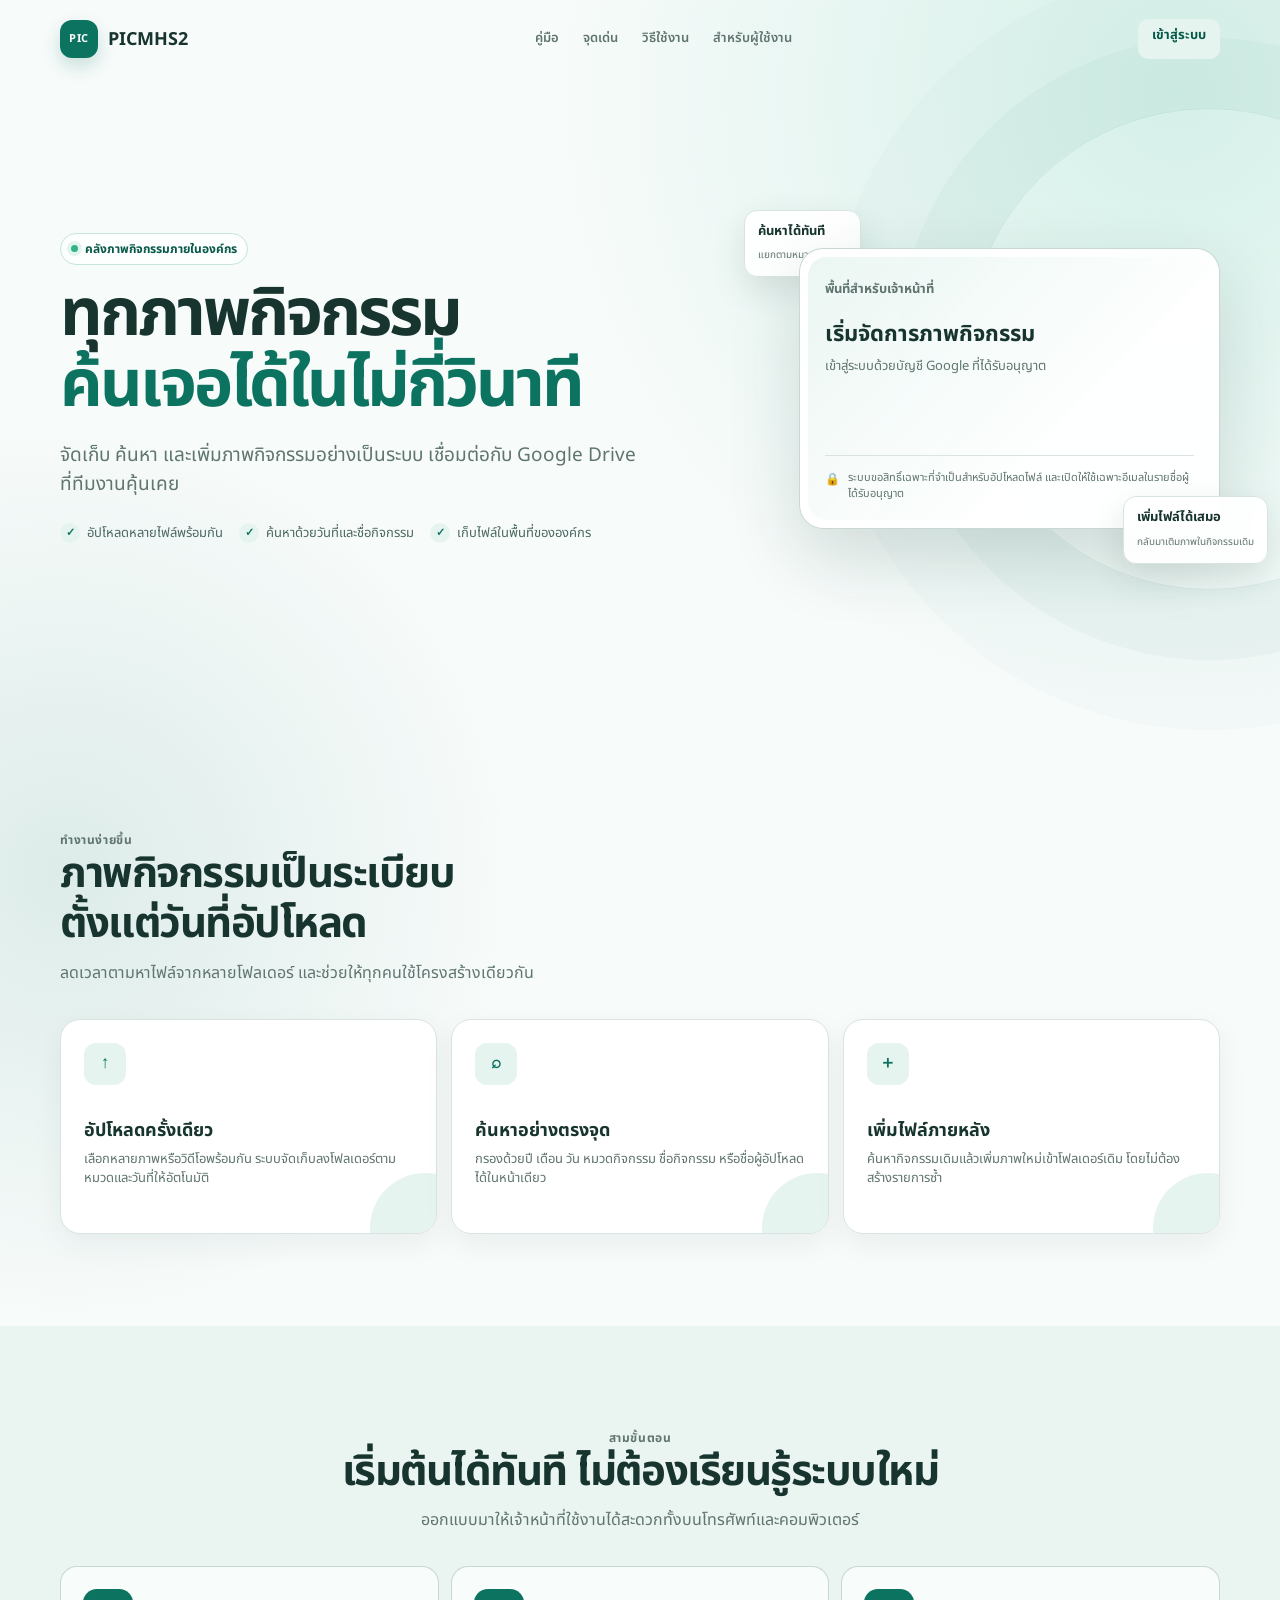
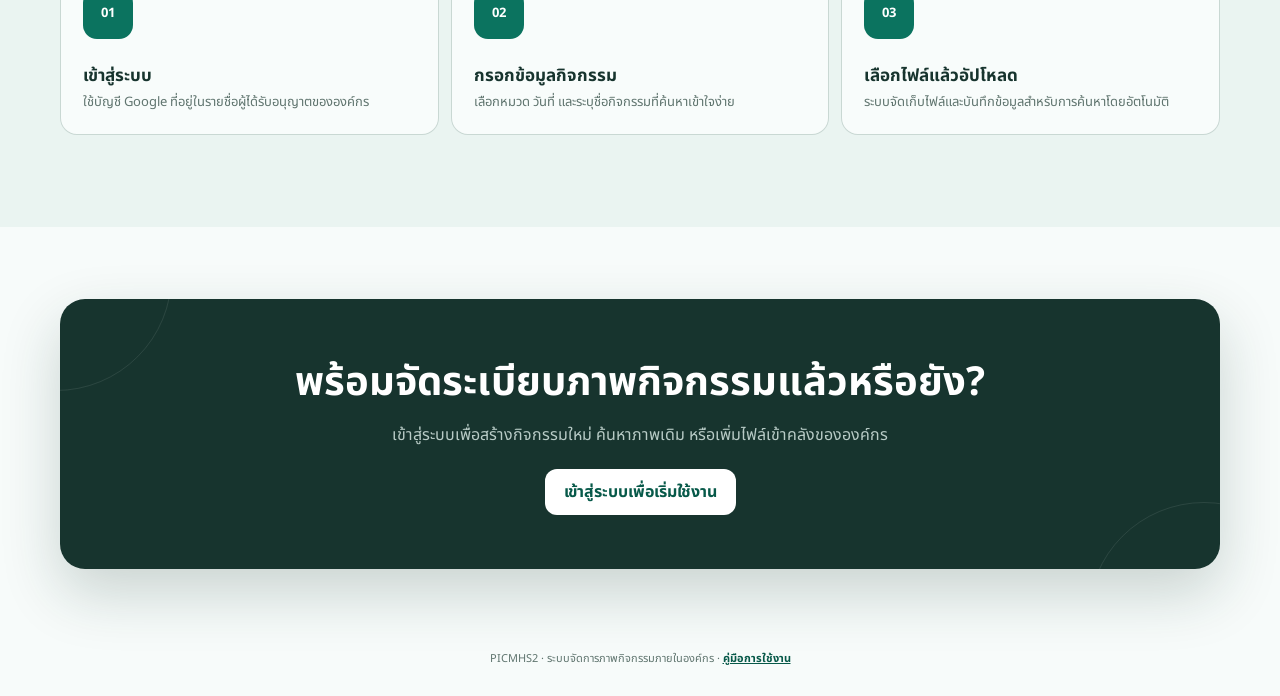
==== commit cd0a309b: "Add project foundation and user guide" ====
--- a/index.html
+++ b/index.html
@@ -157,6 +157,7 @@
 .cta-card p { position: relative; margin: 10px auto 22px; max-width: 560px; color: #b8cbc6; }
 .cta-button { position: relative; display: inline-flex; align-items: center; justify-content: center; min-height: 46px; padding: 10px 19px; border-radius: 12px; background: #fff; color: var(--accent-strong); text-decoration: none; font-weight: 700; }
 .landing-footer { padding: 0 0 28px; text-align: center; color: var(--muted); font-size: 11px; }
+.landing-footer a { color: var(--accent-strong); font-weight: 700; }
 
 .topbar {
   position: sticky;
@@ -369,6 +370,7 @@
         <span>PICMHS2</span>
       </a>
       <div class="landing-links">
+        <a href="./guide.html">คู่มือ</a>
         <a href="#จุดเด่น">จุดเด่น</a>
         <a href="#วิธีใช้งาน">วิธีใช้งาน</a>
         <a href="#เข้าสู่ระบบ">สำหรับผู้ใช้งาน</a>
@@ -460,7 +462,7 @@
       </div>
     </section>
 
-    <footer class="landing-footer landing-wrap">PICMHS2 · ระบบจัดการภาพกิจกรรมภายในองค์กร</footer>
+    <footer class="landing-footer landing-wrap">PICMHS2 · ระบบจัดการภาพกิจกรรมภายในองค์กร · <a href="./guide.html">คู่มือการใช้งาน</a></footer>
   </section>
 
   <section class="hidden" id="appShell">
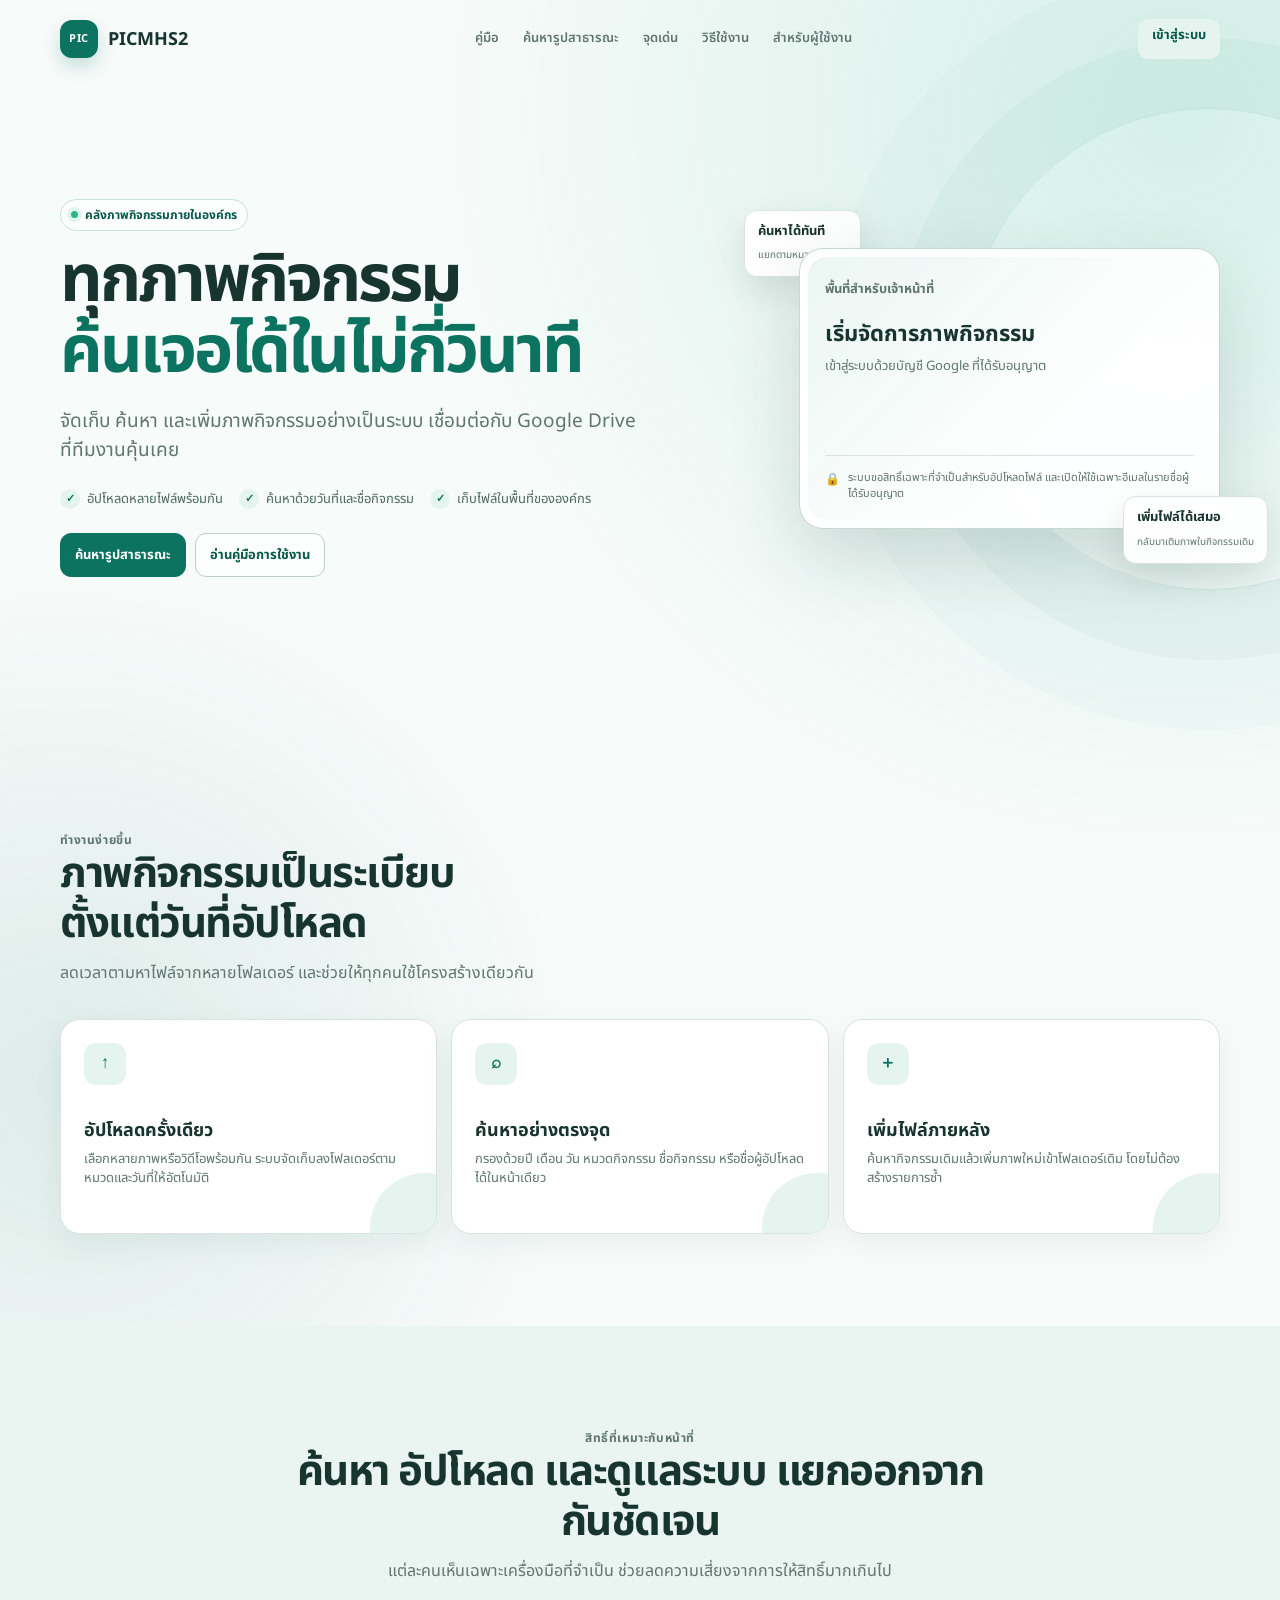
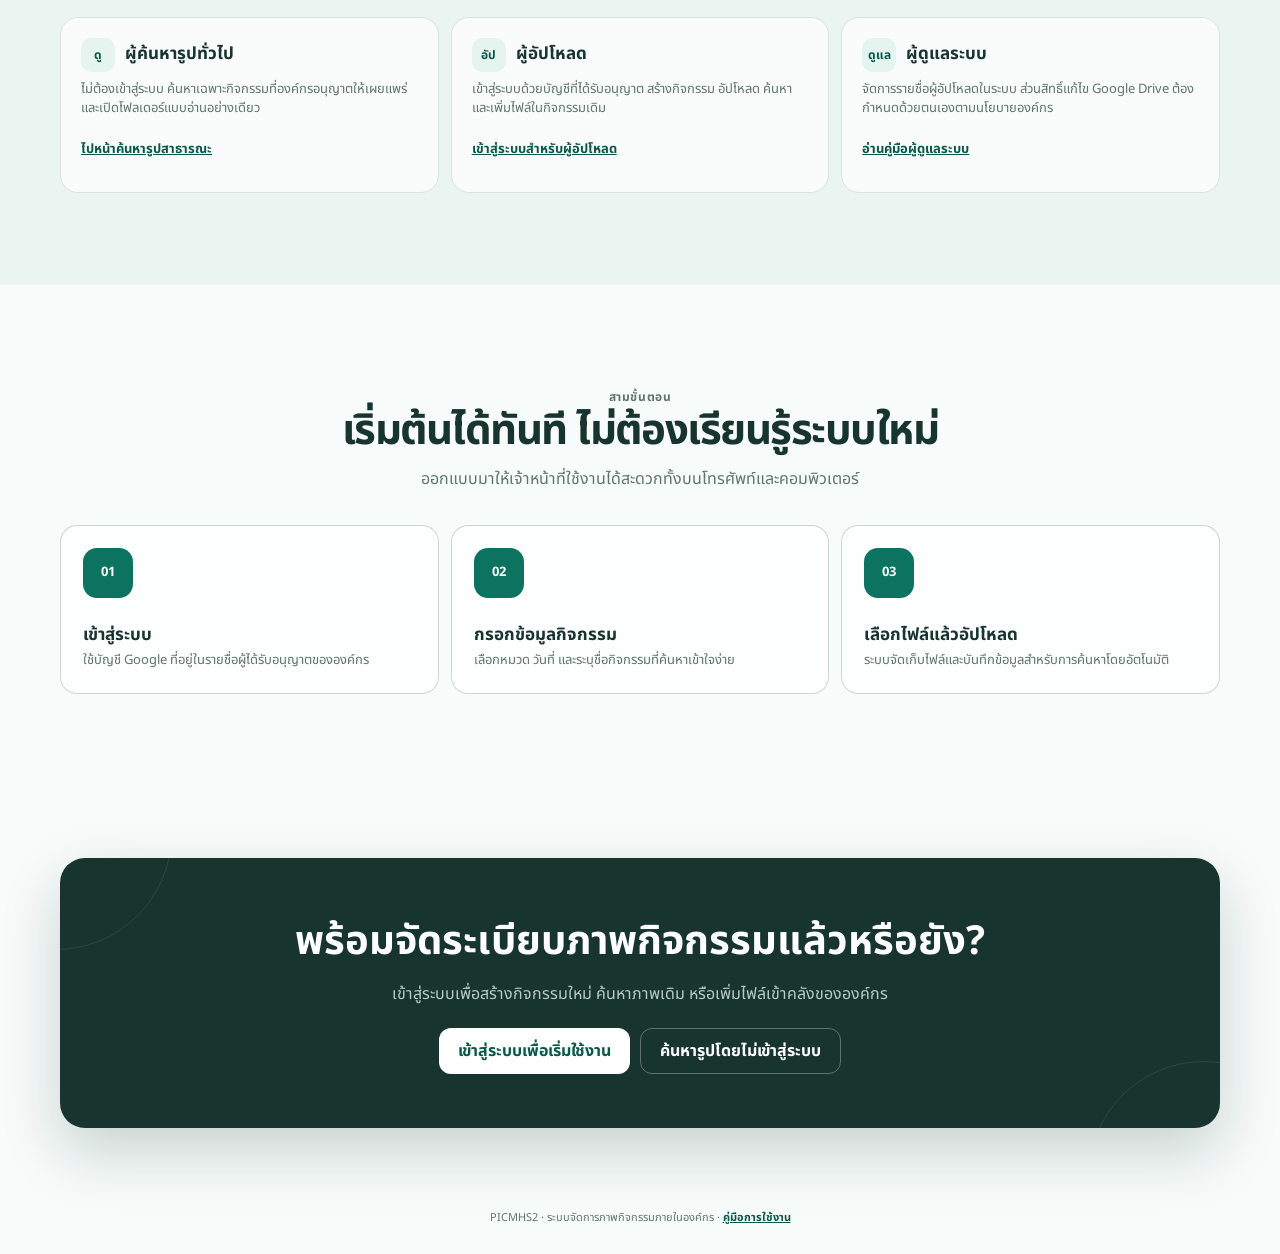
==== commit c86a74a3: "Integrate PICMHS2 UI design system" ====
--- a/index.html
+++ b/index.html
@@ -20,6 +20,9 @@
   --accent-strong: #075949;
   --accent-soft: #e6f4f0;
   --success: #147a45;
+  --warning: #8a5a00;
+  --warning-soft: #fff8e8;
+  --info: #245a85;
   --danger: #b4233a;
   --shadow: 0 12px 32px rgba(21, 55, 47, 0.08);
   --radius: 18px;
@@ -101,6 +104,9 @@
 .hero-points { display: flex; flex-wrap: wrap; gap: 8px 16px; margin: 24px 0 0; padding: 0; list-style: none; }
 .hero-points li { display: flex; align-items: center; gap: 7px; color: #4d6962; font-size: 13px; }
 .hero-points li::before { content: "✓"; display: grid; width: 20px; height: 20px; place-items: center; border-radius: 50%; background: var(--accent-soft); color: var(--accent); font-size: 11px; font-weight: 700; }
+.hero-actions { display: flex; flex-wrap: wrap; gap: 9px; margin-top: 24px; }
+.hero-link { display: inline-flex; align-items: center; justify-content: center; min-height: 44px; padding: 9px 14px; border: 1px solid var(--border-strong); border-radius: 11px; color: var(--accent-strong); background: rgba(255,255,255,.78); text-decoration: none; font-size: 13px; font-weight: 700; }
+.hero-link.primary { border-color: var(--accent); background: var(--accent); color: #fff; }
 
 .login-card {
   position: relative;
@@ -142,6 +148,14 @@
 .feature-card h3 { margin: 0 0 6px; font-size: 18px; }
 .feature-card p { margin: 0; color: var(--muted); font-size: 13px; }
 
+.permission-grid { display: grid; gap: 12px; }
+.permission-card { padding: 20px; border: 1px solid var(--border); border-radius: 18px; background: rgba(255,255,255,.78); }
+.permission-card-header { display: flex; align-items: center; gap: 10px; margin-bottom: 8px; }
+.permission-badge { display: grid; width: 34px; height: 34px; place-items: center; flex: 0 0 34px; border-radius: 10px; background: var(--accent-soft); color: var(--accent-strong); font-size: 12px; font-weight: 700; }
+.permission-card h3 { margin: 0; font-size: 17px; }
+.permission-card p { margin: 0; color: var(--muted); font-size: 13px; }
+.permission-card a { display: inline-flex; min-height: 44px; align-items: center; margin-top: 9px; color: var(--accent-strong); font-size: 13px; font-weight: 700; }
+
 .steps-grid { display: grid; gap: 12px; counter-reset: steps; }
 .step-card { counter-increment: steps; display: grid; grid-template-columns: 50px 1fr; gap: 15px; align-items: start; padding: 18px; border-radius: 17px; background: rgba(255,255,255,.68); border: 1px solid rgba(189,207,202,.8); }
 .step-card::before { content: "0" counter(steps); display: grid; width: 50px; height: 50px; place-items: center; border-radius: 14px; background: var(--accent); color: #fff; font-size: 13px; font-weight: 700; }
@@ -156,6 +170,8 @@
 .cta-card h2 { position: relative; margin: 0; font-size: clamp(27px, 6vw, 40px); }
 .cta-card p { position: relative; margin: 10px auto 22px; max-width: 560px; color: #b8cbc6; }
 .cta-button { position: relative; display: inline-flex; align-items: center; justify-content: center; min-height: 46px; padding: 10px 19px; border-radius: 12px; background: #fff; color: var(--accent-strong); text-decoration: none; font-weight: 700; }
+.cta-button + .cta-button { margin-left: 6px; }
+.cta-button.secondary { border: 1px solid rgba(255,255,255,.3); background: transparent; color: #fff; }
 .landing-footer { padding: 0 0 28px; text-align: center; color: var(--muted); font-size: 11px; }
 .landing-footer a { color: var(--accent-strong); font-weight: 700; }
 
@@ -176,6 +192,10 @@
 
 .brand { font-weight: 700; font-size: 20px; line-height: 1.2; }
 .brand small { display: block; margin-top: 2px; font-size: 11px; font-weight: 500; color: var(--muted); }
+.topbar-actions { display: flex; align-items: center; gap: 8px; min-width: 0; }
+.app-links { display: none; align-items: center; gap: 4px; }
+.app-links a { min-height: 40px; display: inline-flex; align-items: center; padding: 7px 10px; border-radius: 9px; color: var(--muted); text-decoration: none; font-size: 12px; font-weight: 600; }
+.app-links a:hover { color: var(--accent-strong); background: var(--accent-soft); }
 .userbox { display: flex; align-items: center; gap: 8px; min-width: 0; }
 .username { display: none; font-size: 13px; color: var(--muted); white-space: nowrap; overflow: hidden; text-overflow: ellipsis; }
 
@@ -211,7 +231,7 @@
 .btn-primary { background: var(--accent); color: #fff; border-color: var(--accent); }
 .btn-primary:hover:not(:disabled) { background: var(--accent-strong); border-color: var(--accent-strong); }
 .btn-secondary:hover { border-color: var(--border-strong); background: var(--surface-2); }
-.btn:focus-visible, .tab-btn:focus-visible, input:focus-visible, select:focus-visible, .dropzone:focus-within { outline: 3px solid rgba(11, 115, 95, .22); outline-offset: 2px; }
+.btn:focus-visible, .tab-btn:focus-visible, input:focus-visible, select:focus-visible, a:focus-visible, .dropzone:focus-within { outline: 3px solid rgba(11, 115, 95, .28); outline-offset: 2px; }
 .btn:disabled { cursor: not-allowed; opacity: .48; }
 
 .grid { display: grid; gap: 14px; }
@@ -285,9 +305,22 @@
 
 .status { display: none; border-radius: 12px; padding: 10px 12px; font-size: 13px; }
 .status.show { display: block; }
-.status.info { background: #edf5ff; border: 1px solid #bed8f4; color: #245a85; }
+.status.show::before { display: inline-block; margin-right: 7px; font-weight: 700; }
+.status.info { background: #edf5ff; border: 1px solid #bed8f4; color: var(--info); }
+.status.info::before { content: "ℹ"; }
 .status.success { background: #ecf8f1; border: 1px solid #b7e1c8; color: var(--success); }
+.status.success::before { content: "✓"; }
+.status.warning { background: var(--warning-soft); border: 1px solid #efd499; color: var(--warning); }
+.status.warning::before { content: "!"; }
 .status.error { background: #fff0f2; border: 1px solid #fac0ca; color: var(--danger); }
+.status.error::before { content: "×"; }
+
+.empty-state { padding: 20px; text-align: center; border: 1px dashed var(--border-strong); border-radius: 14px; background: var(--surface-2); color: var(--muted); font-size: 13px; }
+.empty-state strong { display: block; margin-bottom: 3px; color: var(--text); font-size: 14px; }
+.selected-summary { display: grid; gap: 5px; padding: 12px; border: 1px solid #9dcfc1; border-radius: 13px; background: var(--accent-soft); }
+.selected-summary[hidden] { display: none; }
+.selected-summary strong { color: var(--accent-strong); font-size: 13px; }
+.selected-summary span { color: var(--muted); font-size: 12px; overflow-wrap: anywhere; }
 
 .notice-panel { box-shadow: none; background: #f8fbfa; }
 .notice-list { display: grid; gap: 10px; margin: 0; padding: 0; list-style: none; }
@@ -303,9 +336,23 @@
 .result-actions { display: flex; gap: 8px; flex-wrap: wrap; }
 .result-actions .btn { flex: 1 1 120px; text-align: center; text-decoration: none; }
 
+.admin-grid { display: grid; gap: 16px; }
+.user-list { display: grid; gap: 9px; }
+.user-card { display: grid; gap: 10px; padding: 13px; border: 1px solid var(--border); border-radius: 14px; background: var(--surface); }
+.user-card-main { min-width: 0; }
+.user-card-main strong, .user-card-main span { display: block; overflow-wrap: anywhere; }
+.user-card-main span { color: var(--muted); font-size: 12px; }
+.user-card-actions { display: flex; align-items: center; gap: 8px; flex-wrap: wrap; }
+.user-role { padding: 3px 8px; border-radius: 999px; background: var(--accent-soft); color: var(--accent-strong); font-size: 11px; font-weight: 700; }
+.user-role.inactive { background: #fff0f2; color: var(--danger); }
+.user-group + .user-group { margin-top: 16px; }
+.user-group-title { display: flex; align-items: center; justify-content: space-between; gap: 8px; margin: 0 0 8px; font-size: 14px; }
+.user-group-count { color: var(--muted); font-size: 11px; font-weight: 500; }
+.admin-warning { margin-bottom: 14px; }
+
 .overlay { position: fixed; inset: 0; z-index: 50; display: none; align-items: center; justify-content: center; padding: 20px; background: rgba(13, 42, 35, .56); }
 .overlay.show { display: flex; }
-.overlay-card { width: min(400px, 100%); padding: 22px; text-align: center; background: var(--surface); border: 1px solid var(--border); border-radius: 20px; box-shadow: var(--shadow); }
+.overlay-card { width: min(400px, 100%); padding: 22px; text-align: center; background: var(--surface); border: 1px solid var(--border); border-radius: 20px; box-shadow: var(--shadow); outline: none; }
 .overlay-card h3 { margin: 0 0 6px; }
 .progress { height: 8px; margin-top: 14px; overflow: hidden; border-radius: 999px; background: var(--accent-soft); }
 .progress-fill { height: 100%; width: 0%; background: var(--accent); transition: width .2s ease; }
@@ -314,18 +361,22 @@
   .landing-wrap { width: min(1160px, calc(100% - 48px)); }
   .landing-nav { min-height: 78px; }
   .feature-grid { grid-template-columns: repeat(3, 1fr); }
+  .permission-grid { grid-template-columns: repeat(3, 1fr); }
   .steps-grid { grid-template-columns: repeat(3, 1fr); }
   .step-card { display: block; padding: 22px; }
   .step-card::before { margin-bottom: 25px; }
   .cta-card { padding: 54px 34px; }
   .container { padding: 22px 20px 40px; }
   .username { display: block; max-width: 250px; }
+  .tabs { grid-template-columns: repeat(auto-fit, minmax(140px, 1fr)); }
   .date-grid { grid-template-columns: repeat(3, 1fr); }
   .date-grid .field:last-child { grid-column: auto; }
   .activity-row { grid-template-columns: .9fr 1.4fr; }
   .search-grid { grid-template-columns: repeat(3, 1fr); }
   .search-grid.four { grid-template-columns: repeat(4, 1fr); }
   .panel { padding: 20px; }
+  .admin-grid { grid-template-columns: minmax(280px, .8fr) minmax(0, 1.2fr); align-items: start; }
+  .user-card { grid-template-columns: minmax(0, 1fr) auto; align-items: center; }
 }
 
 @media (min-width: 900px) {
@@ -335,6 +386,7 @@
   .floating-card { display: block; }
   .landing-section { padding: 92px 0; }
   .topbar { padding: 10px 24px; }
+  .app-links { display: flex; }
   .hero { margin-bottom: 18px; }
   .tabs { width: max-content; min-width: 440px; }
   .grid { grid-template-columns: minmax(0, 1.65fr) minmax(280px, .8fr); gap: 16px; align-items: start; }
@@ -371,6 +423,7 @@
       </a>
       <div class="landing-links">
         <a href="./guide.html">คู่มือ</a>
+        <a href="./public/">ค้นหารูปสาธารณะ</a>
         <a href="#จุดเด่น">จุดเด่น</a>
         <a href="#วิธีใช้งาน">วิธีใช้งาน</a>
         <a href="#เข้าสู่ระบบ">สำหรับผู้ใช้งาน</a>
@@ -388,6 +441,10 @@
           <li>ค้นหาด้วยวันที่และชื่อกิจกรรม</li>
           <li>เก็บไฟล์ในพื้นที่ขององค์กร</li>
         </ul>
+        <div class="hero-actions">
+          <a class="hero-link primary" href="./public/">ค้นหารูปสาธารณะ</a>
+          <a class="hero-link" href="./guide.html">อ่านคู่มือการใช้งาน</a>
+        </div>
       </div>
 
       <div class="hero-visual" id="เข้าสู่ระบบ">
@@ -431,7 +488,34 @@
       </div>
     </section>
 
-    <section class="landing-section alt" id="วิธีใช้งาน">
+    <section class="landing-section alt" id="สิทธิ์การใช้งาน">
+      <div class="landing-wrap">
+        <div class="section-heading center">
+          <p class="section-label">สิทธิ์ที่เหมาะกับหน้าที่</p>
+          <h2>ค้นหา อัปโหลด และดูแลระบบ แยกออกจากกันชัดเจน</h2>
+          <p>แต่ละคนเห็นเฉพาะเครื่องมือที่จำเป็น ช่วยลดความเสี่ยงจากการให้สิทธิ์มากเกินไป</p>
+        </div>
+        <div class="permission-grid">
+          <article class="permission-card">
+            <div class="permission-card-header"><span class="permission-badge">ดู</span><h3>ผู้ค้นหารูปทั่วไป</h3></div>
+            <p>ไม่ต้องเข้าสู่ระบบ ค้นหาเฉพาะกิจกรรมที่องค์กรอนุญาตให้เผยแพร่ และเปิดโฟลเดอร์แบบอ่านอย่างเดียว</p>
+            <a href="./public/">ไปหน้าค้นหารูปสาธารณะ</a>
+          </article>
+          <article class="permission-card">
+            <div class="permission-card-header"><span class="permission-badge">อัป</span><h3>ผู้อัปโหลด</h3></div>
+            <p>เข้าสู่ระบบด้วยบัญชีที่ได้รับอนุญาต สร้างกิจกรรม อัปโหลด ค้นหา และเพิ่มไฟล์ในกิจกรรมเดิม</p>
+            <a href="#เข้าสู่ระบบ">เข้าสู่ระบบสำหรับผู้อัปโหลด</a>
+          </article>
+          <article class="permission-card">
+            <div class="permission-card-header"><span class="permission-badge">ดูแล</span><h3>ผู้ดูแลระบบ</h3></div>
+            <p>จัดการรายชื่อผู้อัปโหลดในระบบ ส่วนสิทธิ์แก้ไข Google Drive ต้องกำหนดด้วยตนเองตามนโยบายองค์กร</p>
+            <a href="./guide.html#user-admin">อ่านคู่มือผู้ดูแลระบบ</a>
+          </article>
+        </div>
+      </div>
+    </section>
+
+    <section class="landing-section" id="วิธีใช้งาน">
       <div class="landing-wrap">
         <div class="section-heading center">
           <p class="section-label">สามขั้นตอน</p>
@@ -458,6 +542,7 @@
           <h2>พร้อมจัดระเบียบภาพกิจกรรมแล้วหรือยัง?</h2>
           <p>เข้าสู่ระบบเพื่อสร้างกิจกรรมใหม่ ค้นหาภาพเดิม หรือเพิ่มไฟล์เข้าคลังขององค์กร</p>
           <a class="cta-button" href="#เข้าสู่ระบบ">เข้าสู่ระบบเพื่อเริ่มใช้งาน</a>
+          <a class="cta-button secondary" href="./public/">ค้นหารูปโดยไม่เข้าสู่ระบบ</a>
         </div>
       </div>
     </section>
@@ -471,9 +556,15 @@
         PICMHS2
         <small>คลังภาพกิจกรรมสำนักงาน</small>
       </div>
-      <div class="userbox">
-        <div class="username" id="userText">-</div>
-        <button class="btn btn-secondary" id="btnLogout">ออกจากระบบ</button>
+      <div class="topbar-actions">
+        <nav class="app-links" aria-label="ทางลัด">
+          <a href="./public/" target="_blank" rel="noopener noreferrer">ค้นหารูปสาธารณะ</a>
+          <a href="./guide.html" target="_blank" rel="noopener noreferrer">คู่มือ</a>
+        </nav>
+        <div class="userbox">
+          <div class="username" id="userText">-</div>
+          <button class="btn btn-secondary" id="btnLogout">ออกจากระบบ</button>
+        </div>
       </div>
     </header>
 
@@ -483,12 +574,13 @@
         <p>สร้างกิจกรรมใหม่ หรือค้นหากิจกรรมเดิมเพื่อเพิ่มไฟล์</p>
       </div>
 
-      <div class="tabs">
-        <button class="tab-btn active" data-tab="upload">อัปโหลดใหม่</button>
-        <button class="tab-btn" data-tab="search">ค้นหา / อัปโหลดเพิ่ม</button>
+      <div class="tabs" role="tablist" aria-label="พื้นที่การทำงาน">
+        <button class="tab-btn active" role="tab" aria-selected="true" aria-controls="tab-upload" data-tab="upload">อัปโหลดใหม่</button>
+        <button class="tab-btn" role="tab" aria-selected="false" aria-controls="tab-search" data-tab="search">ค้นหา / อัปโหลดเพิ่ม</button>
+        <button class="tab-btn hidden" role="tab" aria-selected="false" aria-controls="tab-users" id="adminTabButton" data-tab="users">จัดการผู้อัปโหลด</button>
       </div>
 
-      <section id="tab-upload">
+      <section id="tab-upload" role="tabpanel">
         <div class="grid">
           <div class="panel">
             <div class="panel-head">
@@ -571,13 +663,13 @@
             <ul class="notice-list">
               <li>เลือกวันที่และชื่อกิจกรรมให้ตรงกับงาน</li>
               <li>เพิ่มไฟล์เข้ากิจกรรมเดิมได้จากแท็บค้นหา</li>
-              <li>การแก้ชื่อ ย้าย หรือลบไฟล์ ให้จัดการใน Google Drive และ Google ชีต</li>
+              <li>การแก้ชื่อ ย้าย หรือลบไฟล์ใน Google Drive โดยตรงอยู่นอกการรับประกันของระบบ และข้อมูลค้นหาอาจไม่ตรง</li>
             </ul>
           </div>
         </div>
       </section>
 
-      <section id="tab-search" class="hidden">
+      <section id="tab-search" class="hidden" role="tabpanel">
         <div class="grid">
           <div class="panel">
             <div class="panel-head">
@@ -623,7 +715,9 @@
                 </div>
               </div>
 
-              <div class="search-results" id="searchResults"></div>
+              <div class="search-results" id="searchResults">
+                <div class="empty-state"><strong>เริ่มค้นหากิจกรรม</strong>เลือกตัวกรองเท่าที่ทราบ หรือกดค้นหาเพื่อดูรายการทั้งหมด</div>
+              </div>
             </div>
           </div>
 
@@ -637,6 +731,10 @@
             </div>
             <div class="stack">
               <div id="appendStatus" class="status" role="status" aria-live="polite"></div>
+              <div class="selected-summary" id="appendSelectedSummary" hidden>
+                <strong id="appendSelectedName">กิจกรรมที่เลือก</strong>
+                <span id="appendSelectedMeta"></span>
+              </div>
               <div class="field">
                 <label for="appendTarget">กิจกรรมที่เลือก</label>
                 <input id="appendTarget" type="text" readonly placeholder="ยังไม่ได้เลือกกิจกรรม">
@@ -659,15 +757,60 @@
           </div>
         </div>
       </section>
+
+      <section id="tab-users" class="hidden" role="tabpanel">
+        <div class="admin-grid">
+          <div class="panel">
+            <div class="panel-head">
+              <span class="step-number">+</span>
+              <div>
+                <h3>เพิ่มหรือแก้ไขผู้อัปโหลด</h3>
+                <p class="panel-subtitle">ผู้ใช้ใหม่เป็นผู้อัปโหลดเสมอ และไม่มีสิทธิ์จัดการผู้ใช้งาน</p>
+              </div>
+            </div>
+            <div class="stack">
+              <div id="userAdminStatus" class="status" role="status" aria-live="polite"></div>
+              <div class="field">
+                <label for="allowedUserEmail">อีเมล <span class="required" aria-hidden="true">*</span></label>
+                <input id="allowedUserEmail" type="email" maxlength="254" autocomplete="off" placeholder="name@example.com">
+              </div>
+              <div class="field">
+                <label for="allowedUserName">ชื่อที่แสดง <span class="required" aria-hidden="true">*</span></label>
+                <input id="allowedUserName" type="text" maxlength="80" autocomplete="off" placeholder="ชื่อผู้ใช้งาน">
+              </div>
+              <div class="field">
+                <label for="allowedUserNotes">หมายเหตุ</label>
+                <input id="allowedUserNotes" type="text" maxlength="200" autocomplete="off" placeholder="เช่น ฝ่ายประชาสัมพันธ์">
+              </div>
+              <div class="row">
+                <button class="btn btn-primary" id="btnSaveAllowedUser" type="button">บันทึกผู้อัปโหลด</button>
+                <button class="btn btn-secondary" id="btnClearAllowedUser" type="button">ล้างฟอร์ม</button>
+              </div>
+            </div>
+          </div>
+
+          <div class="panel">
+            <div class="status warning show admin-warning">การเพิ่มผู้ใช้ในหน้านี้ยังไม่ให้สิทธิ์อัปโหลดไฟล์ ผู้ดูแลต้องเพิ่มอีเมลเดียวกันเป็น Editor ใน Google Drive ด้วยตนเอง</div>
+            <div class="panel-head">
+              <span class="step-number">i</span>
+              <div>
+                <h3>รายชื่อผู้ได้รับอนุญาต</h3>
+                <p class="panel-subtitle">ปิดสถานะแทนการลบ เพื่อเก็บข้อมูลและเปิดสิทธิ์กลับได้</p>
+              </div>
+            </div>
+            <div class="user-list" id="allowedUsersList"></div>
+          </div>
+        </div>
+      </section>
     </main>
   </section>
 </div>
 
-<div class="overlay" id="progressOverlay">
-  <div class="overlay-card">
+<div class="overlay" id="progressOverlay" role="dialog" aria-modal="true" aria-labelledby="progressTitle" aria-describedby="progressText" aria-hidden="true">
+  <div class="overlay-card" tabindex="-1">
     <h3 id="progressTitle">กำลังทำงาน</h3>
     <div class="hint" id="progressText">กำลังเตรียมข้อมูล...</div>
-    <div class="progress">
+    <div class="progress" id="progressBar" role="progressbar" aria-label="ความคืบหน้าการอัปโหลด" aria-valuemin="0" aria-valuemax="100" aria-valuenow="0">
       <div class="progress-fill" id="progressFill"></div>
     </div>
   </div>
@@ -698,7 +841,8 @@
   googleAuthInitialized: false,
   newFiles: [],
   appendFiles: [],
-  appendTarget: null
+  appendTarget: null,
+  lastFocusedElement: null
 };
 
 document.addEventListener("DOMContentLoaded", () => {
@@ -712,6 +856,7 @@
   bindUploadControls();
   bindAppendControls();
   bindSearchControls();
+  bindAdminControls();
   bindSessionControls();
   restoreSession();
 }
@@ -744,13 +889,17 @@
   document.querySelectorAll(".tab-btn").forEach((btn) => {
     btn.addEventListener("click", () => {
       document.querySelectorAll(".tab-btn").forEach((b) => b.classList.remove("active"));
+      document.querySelectorAll(".tab-btn").forEach((b) => b.setAttribute("aria-selected", "false"));
       btn.classList.add("active");
+      btn.setAttribute("aria-selected", "true");
       const target = btn.dataset.tab;
       document.getElementById("tab-upload").classList.toggle("hidden", target !== "upload");
       document.getElementById("tab-search").classList.toggle("hidden", target !== "search");
+      document.getElementById("tab-users").classList.toggle("hidden", target !== "users");
       if (target === "search") {
         loadSearchYears();
       }
+      if (target === "users") loadAllowedUsers();
     });
   });
 }
@@ -774,7 +923,7 @@
   });
 
   document.getElementById("btnUploadNew").addEventListener("click", handleNewUpload);
-  document.getElementById("btnClearNew").addEventListener("click", clearNewForm);
+  document.getElementById("btnClearNew").addEventListener("click", requestClearNewForm);
 }
 
 function bindAppendControls() {
@@ -793,6 +942,11 @@
       if (event.key === "Enter") handleSearch();
     });
   });
+}
+
+function bindAdminControls() {
+  document.getElementById("btnSaveAllowedUser").addEventListener("click", saveAllowedUser);
+  document.getElementById("btnClearAllowedUser").addEventListener("click", clearAllowedUserForm);
 }
 
 function bindSessionControls() {
@@ -836,7 +990,7 @@
   state.googleAuthInitialized = true;
 }
 
-function handleCredential(response) {
+async function handleCredential(response) {
   showStatus("loginStatus", "info", "กำลังตรวจสอบสิทธิ์ Google และ Drive...");
   state.idToken = response.credential;
   const profile = parseJwt(response.credential);
@@ -845,6 +999,20 @@
     name: profile.name,
     picture: profile.picture || ""
   };
+
+  try {
+    const initResult = await apiPost({
+      action: "init",
+      userEmail: state.currentUser.email,
+      userName: state.currentUser.name,
+      idToken: response.credential
+    });
+    state.currentUser.role = initResult.role || "uploader";
+  } catch (error) {
+    logout();
+    showStatus("loginStatus", "error", error.message);
+    return;
+  }
 
   const tokenClient = google.accounts.oauth2.initTokenClient({
     client_id: CONFIG.GOOGLE_CLIENT_ID,
@@ -860,19 +1028,7 @@
       sessionStorage.setItem("picmhs2_user", JSON.stringify(state.currentUser));
       sessionStorage.setItem("picmhs2_token", state.accessToken);
       sessionStorage.setItem("picmhs2_id_token", state.idToken);
-
-      try {
-        await apiPost({
-          action: "init",
-          userEmail: state.currentUser.email,
-          userName: state.currentUser.name,
-          idToken: response.credential
-        });
-        showAppShell();
-      } catch (error) {
-        logout();
-        showStatus("loginStatus", "error", error.message);
-      }
+      showAppShell();
     }
   });
 
@@ -883,6 +1039,7 @@
   document.getElementById("loginScreen").classList.add("hidden");
   document.getElementById("appShell").classList.remove("hidden");
   document.getElementById("userText").textContent = `${state.currentUser.name} (${state.currentUser.email})`;
+  document.getElementById("adminTabButton").classList.toggle("hidden", state.currentUser.role !== "admin");
   clearStatus("uploadStatus");
   clearStatus("searchStatus");
   clearStatus("appendStatus");
@@ -1000,6 +1157,9 @@
   const payload = collectNewActivityForm();
   if (!payload) return;
 
+  const uploadButton = document.getElementById("btnUploadNew");
+  uploadButton.disabled = true;
+  uploadButton.textContent = "กำลังอัปโหลด...";
   try {
     showOverlay("กำลังสร้างโฟลเดอร์กิจกรรม", 12);
     const folder = await apiPost({
@@ -1039,12 +1199,18 @@
   } catch (error) {
     hideOverlay();
     showStatus("uploadStatus", "error", error.message);
+  } finally {
+    uploadButton.textContent = "อัปโหลดกิจกรรมใหม่";
+    validateNewUpload();
   }
 }
 
 async function handleAppendUpload() {
   if (!state.appendTarget) return;
 
+  const appendButton = document.getElementById("btnAppendUpload");
+  appendButton.disabled = true;
+  appendButton.textContent = "กำลังอัปโหลด...";
   try {
     await uploadBatch(state.appendFiles, state.appendTarget.folderId, "อัปโหลดเพิ่ม");
 
@@ -1065,6 +1231,9 @@
   } catch (error) {
     hideOverlay();
     showStatus("appendStatus", "error", error.message);
+  } finally {
+    appendButton.textContent = "อัปโหลดเพิ่ม";
+    validateAppendUpload();
   }
 }
 
@@ -1139,8 +1308,12 @@
 }
 
 async function handleSearch() {
+  const searchButton = document.getElementById("btnSearch");
   try {
+    searchButton.disabled = true;
+    searchButton.textContent = "กำลังค้นหา...";
     showStatus("searchStatus", "info", "กำลังค้นหา...");
+    renderSearchState("loading");
     const result = await apiGet({
       action: "search",
       idToken: await getFreshIdToken(),
@@ -1152,18 +1325,26 @@
       uploadedByName: document.getElementById("searchUploader").value.trim()
     });
 
-    renderSearchResults(result.results || []);
-    showStatus("searchStatus", "success", `พบ ${result.results.length} รายการ`);
+    const results = result.results || [];
+    renderSearchResults(results);
+    if (results.length) {
+      showStatus("searchStatus", "success", `พบ ${results.length} รายการ`);
+    } else {
+      clearStatus("searchStatus");
+    }
   } catch (error) {
-    renderSearchResults([]);
+    renderSearchState("error");
     showStatus("searchStatus", "error", error.message);
+  } finally {
+    searchButton.disabled = false;
+    searchButton.textContent = "ค้นหา";
   }
 }
 
 function renderSearchResults(results) {
   const el = document.getElementById("searchResults");
   if (!results.length) {
-    el.innerHTML = '<div class="hint">ยังไม่พบรายการที่ตรงเงื่อนไข</div>';
+    renderSearchState("no-result");
     return;
   }
 
@@ -1189,9 +1370,29 @@
   `).join("");
 }
 
+function renderSearchState(type) {
+  const states = {
+    loading: ["กำลังค้นหา", "ระบบกำลังตรวจสอบข้อมูลกิจกรรม กรุณารอสักครู่"],
+    "no-result": ["ไม่พบกิจกรรม", "ลองลดตัวกรอง หรือค้นหาด้วยคำที่สั้นลง"],
+    error: ["ค้นหาไม่สำเร็จ", "ตรวจสอบการเชื่อมต่อแล้วลองอีกครั้ง"]
+  };
+  const [title, message] = states[type] || ["เริ่มค้นหากิจกรรม", "เลือกตัวกรองเท่าที่ทราบ แล้วกดค้นหา"];
+  const el = document.getElementById("searchResults");
+  el.replaceChildren();
+  const box = document.createElement("div");
+  box.className = "empty-state";
+  const strong = document.createElement("strong");
+  strong.textContent = title;
+  box.append(strong, document.createTextNode(message));
+  el.appendChild(box);
+}
+
 function selectAppendTarget(raw) {
   state.appendTarget = JSON.parse(raw);
   document.getElementById("appendTarget").value = `${state.appendTarget.activityName} | ${state.appendTarget.folderPath}`;
+  document.getElementById("appendSelectedName").textContent = state.appendTarget.activityName || "กิจกรรมที่เลือก";
+  document.getElementById("appendSelectedMeta").textContent = `${state.appendTarget.day} ${CONFIG.MONTHS_TH[Number(state.appendTarget.month)] || ""} ${state.appendTarget.yearBE} · ${state.appendTarget.category}`;
+  document.getElementById("appendSelectedSummary").hidden = false;
   showStatus("appendStatus", "info", "เลือกกิจกรรมแล้ว สามารถเพิ่มไฟล์ได้");
   validateAppendUpload();
   document.querySelector('[data-tab="search"]').click();
@@ -1206,6 +1407,155 @@
     fillYearSelect(document.getElementById("searchYear"), true, result.years || []);
   } catch (_) {
   }
+}
+
+async function loadAllowedUsers(showLoading = true) {
+  if (state.currentUser?.role !== "admin") return;
+  try {
+    if (showLoading) showStatus("userAdminStatus", "info", "กำลังโหลดรายชื่อผู้ใช้งาน...");
+    const result = await apiGet({
+      action: "getAllowedUsers",
+      idToken: await getFreshIdToken()
+    });
+    renderAllowedUsers(result.users || []);
+    if (showLoading) clearStatus("userAdminStatus");
+  } catch (error) {
+    showStatus("userAdminStatus", "error", error.message);
+  }
+}
+
+function renderAllowedUsers(users) {
+  const container = document.getElementById("allowedUsersList");
+  container.replaceChildren();
+
+  if (!users.length) {
+    const empty = document.createElement("div");
+    empty.className = "hint";
+    empty.textContent = "ยังไม่มีรายชื่อผู้ได้รับอนุญาต";
+    container.appendChild(empty);
+    return;
+  }
+
+  const groups = [
+    { title: "ผู้ดูแลระบบ", users: users.filter((user) => user.role === "admin") },
+    { title: "ผู้อัปโหลดที่ใช้งานอยู่", users: users.filter((user) => user.role !== "admin" && user.isActive) },
+    { title: "ผู้ใช้ที่ปิดสิทธิ์", users: users.filter((user) => user.role !== "admin" && !user.isActive) }
+  ];
+
+  groups.filter((group) => group.users.length).forEach((group) => {
+    const section = document.createElement("section");
+    section.className = "user-group";
+    const heading = document.createElement("h4");
+    heading.className = "user-group-title";
+    heading.textContent = group.title;
+    const count = document.createElement("span");
+    count.className = "user-group-count";
+    count.textContent = `${group.users.length} คน`;
+    heading.appendChild(count);
+    section.appendChild(heading);
+
+    group.users.forEach((user) => {
+    const card = document.createElement("article");
+    card.className = "user-card";
+
+    const main = document.createElement("div");
+    main.className = "user-card-main";
+    const name = document.createElement("strong");
+    name.textContent = user.displayName || user.email;
+    const email = document.createElement("span");
+    email.textContent = user.email;
+    main.append(name, email);
+    if (user.notes) {
+      const notes = document.createElement("span");
+      notes.textContent = user.notes;
+      main.appendChild(notes);
+    }
+
+    const actions = document.createElement("div");
+    actions.className = "user-card-actions";
+    const role = document.createElement("span");
+    role.className = `user-role${user.isActive ? "" : " inactive"}`;
+    role.textContent = user.role === "admin" ? "ผู้ดูแลระบบ" : (user.isActive ? "ผู้อัปโหลด" : "ปิดสิทธิ์");
+
+    const editButton = document.createElement("button");
+    editButton.className = "btn btn-secondary";
+    editButton.type = "button";
+    editButton.textContent = "แก้ไข";
+    editButton.addEventListener("click", () => editAllowedUser(user));
+
+    const toggleButton = document.createElement("button");
+    toggleButton.className = "btn btn-secondary";
+    toggleButton.type = "button";
+    toggleButton.textContent = user.isActive ? "ปิดสิทธิ์" : "เปิดสิทธิ์";
+    toggleButton.disabled = user.role === "admin";
+    toggleButton.addEventListener("click", () => setAllowedUserActive(user));
+
+    actions.append(role, editButton, toggleButton);
+    card.append(main, actions);
+    section.appendChild(card);
+    });
+    container.appendChild(section);
+  });
+}
+
+function editAllowedUser(user) {
+  document.getElementById("allowedUserEmail").value = user.email;
+  document.getElementById("allowedUserName").value = user.displayName || "";
+  document.getElementById("allowedUserNotes").value = user.notes || "";
+  document.getElementById("allowedUserEmail").focus();
+}
+
+async function saveAllowedUser() {
+  const email = document.getElementById("allowedUserEmail").value.trim();
+  const displayName = document.getElementById("allowedUserName").value.trim();
+  const notes = document.getElementById("allowedUserNotes").value.trim();
+  if (!email || !displayName) {
+    showStatus("userAdminStatus", "error", "กรอกอีเมลและชื่อที่แสดงให้ครบ");
+    return;
+  }
+
+  const button = document.getElementById("btnSaveAllowedUser");
+  button.disabled = true;
+  try {
+    await apiPost({
+      action: "saveAllowedUser",
+      idToken: await getFreshIdToken(),
+      email: email,
+      displayName: displayName,
+      notes: notes
+    });
+    clearAllowedUserForm();
+    await loadAllowedUsers(false);
+    showStatus("userAdminStatus", "success", "บันทึกผู้อัปโหลดแล้ว");
+  } catch (error) {
+    showStatus("userAdminStatus", "error", error.message);
+  } finally {
+    button.disabled = false;
+  }
+}
+
+async function setAllowedUserActive(user) {
+  const nextActive = !user.isActive;
+  if (!nextActive && !window.confirm(`ปิดสิทธิ์ ${user.email} ใช่หรือไม่`)) return;
+
+  try {
+    await apiPost({
+      action: "setAllowedUserActive",
+      idToken: await getFreshIdToken(),
+      email: user.email,
+      isActive: nextActive
+    });
+    await loadAllowedUsers(false);
+    showStatus("userAdminStatus", "success", nextActive ? "เปิดสิทธิ์ผู้อัปโหลดแล้ว" : "ปิดสิทธิ์ผู้อัปโหลดแล้ว");
+  } catch (error) {
+    showStatus("userAdminStatus", "error", error.message);
+  }
+}
+
+function clearAllowedUserForm() {
+  document.getElementById("allowedUserEmail").value = "";
+  document.getElementById("allowedUserName").value = "";
+  document.getElementById("allowedUserNotes").value = "";
 }
 
 function collectNewActivityForm() {
@@ -1233,12 +1583,19 @@
   validateNewUpload();
 }
 
+function requestClearNewForm() {
+  if (state.newFiles.length && !window.confirm("ล้างข้อมูลกิจกรรมและไฟล์ที่เลือกทั้งหมดใช่หรือไม่")) return;
+  clearNewForm();
+  clearStatus("uploadStatus");
+}
+
 function clearAppendState(resetTarget = true) {
   state.appendFiles = [];
   renderFiles("append");
   if (resetTarget) {
     state.appendTarget = null;
     document.getElementById("appendTarget").value = "";
+    document.getElementById("appendSelectedSummary").hidden = true;
   }
   validateAppendUpload();
 }
@@ -1282,13 +1639,23 @@
 }
 
 function showOverlay(text, progress) {
+  const value = Math.max(0, Math.min(progress, 100));
+  const overlay = document.getElementById("progressOverlay");
+  if (!overlay.classList.contains("show")) state.lastFocusedElement = document.activeElement;
   document.getElementById("progressText").textContent = text;
-  document.getElementById("progressFill").style.width = `${Math.max(0, Math.min(progress, 100))}%`;
-  document.getElementById("progressOverlay").classList.add("show");
+  document.getElementById("progressFill").style.width = `${value}%`;
+  document.getElementById("progressBar").setAttribute("aria-valuenow", String(value));
+  overlay.classList.add("show");
+  overlay.setAttribute("aria-hidden", "false");
+  overlay.querySelector(".overlay-card").focus();
 }
 
 function hideOverlay() {
-  document.getElementById("progressOverlay").classList.remove("show");
+  const overlay = document.getElementById("progressOverlay");
+  overlay.classList.remove("show");
+  overlay.setAttribute("aria-hidden", "true");
+  if (state.lastFocusedElement?.focus) state.lastFocusedElement.focus();
+  state.lastFocusedElement = null;
 }
 
 function showStatus(id, type, text) {
